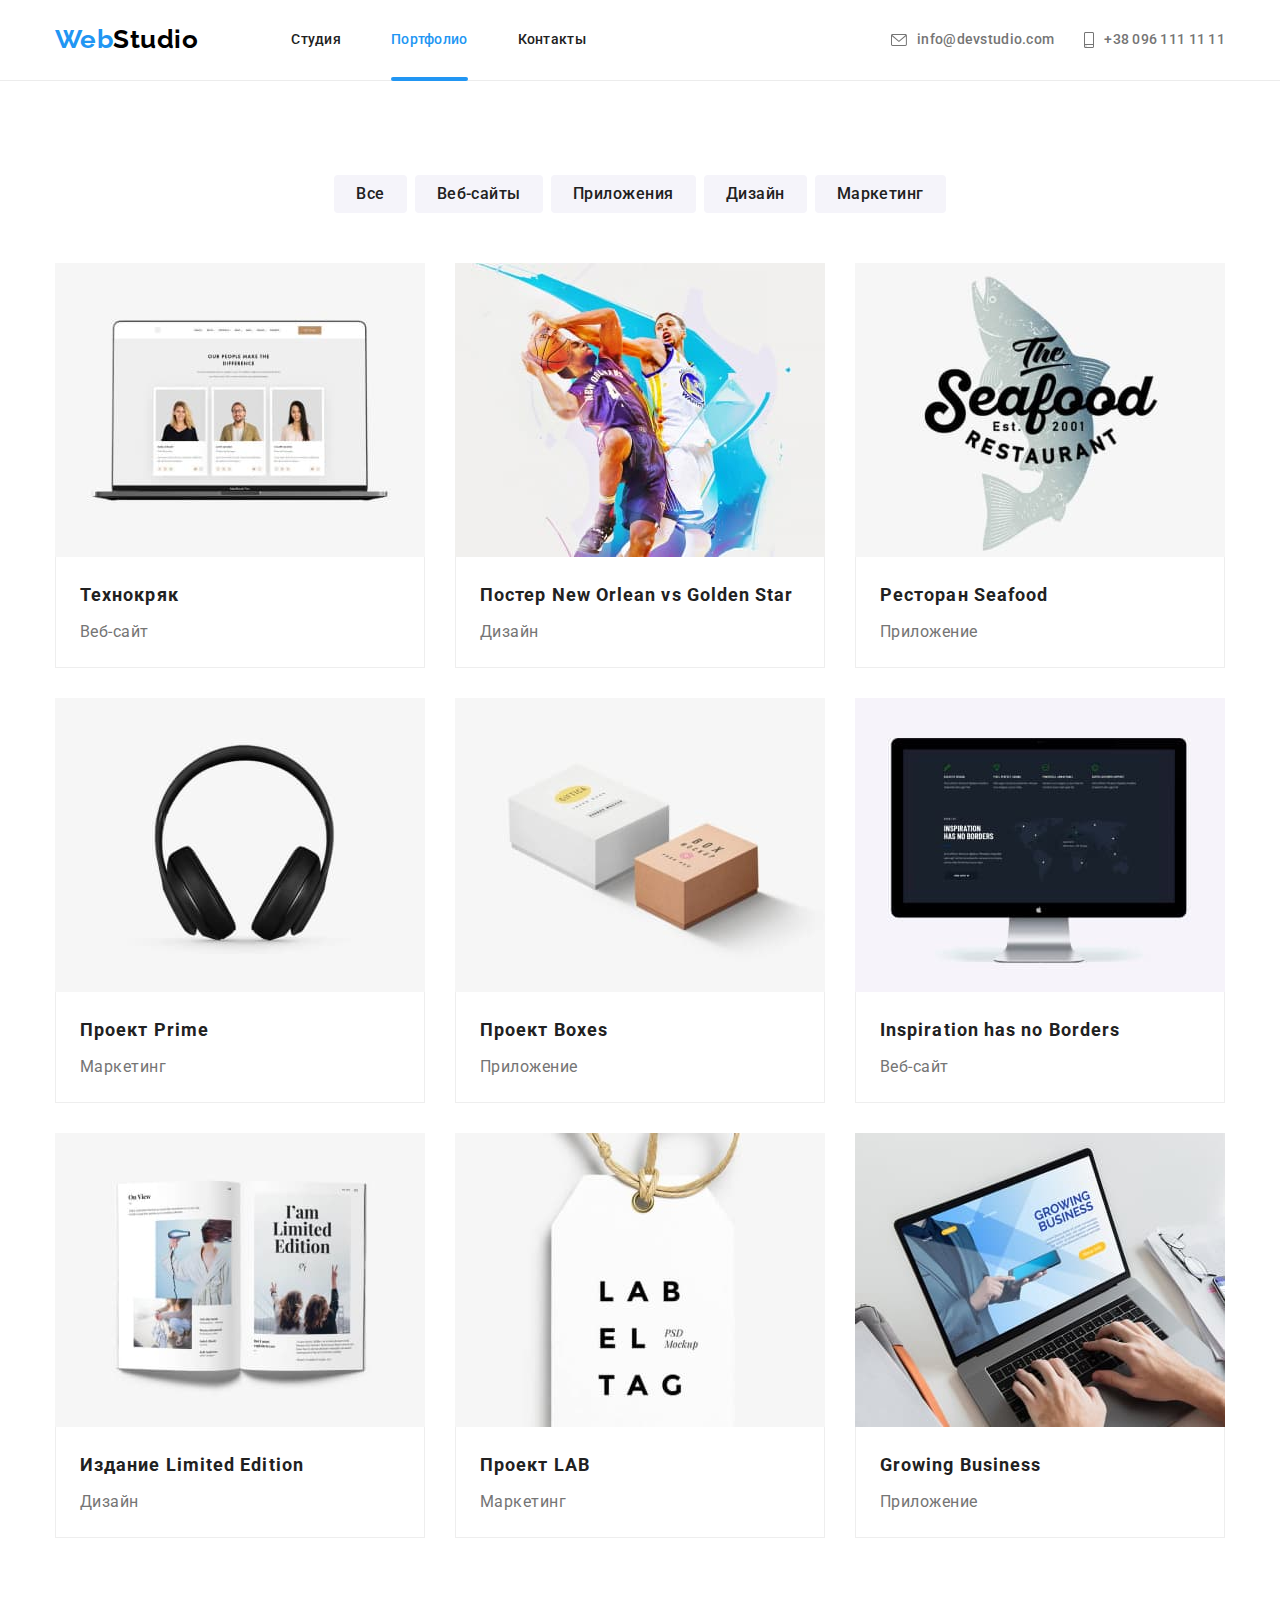
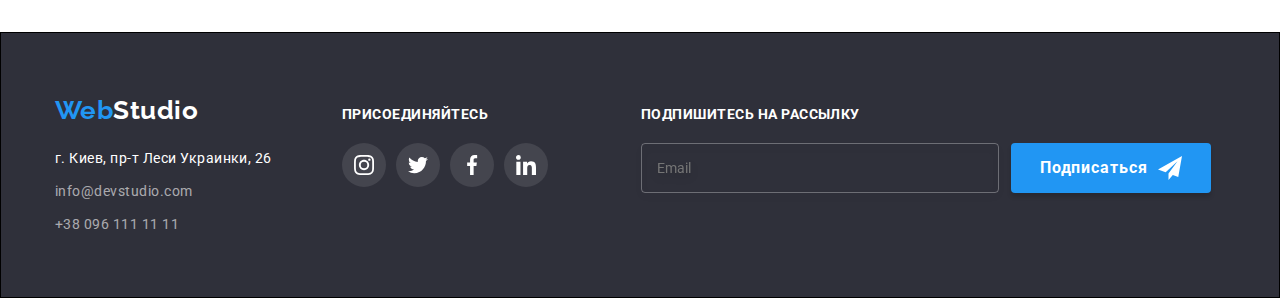
==== portfolio.html @ 80ebb1de "Initial commit" ====
<!DOCTYPE html>
<html lang="ru">

<head>
    <meta charset="UTF-8">
    <meta http-equiv="X-UA-Compatible" content="IE=edge">
    <meta name="viewport" content="width=device-width, initial-scale=1.0">
    <title>WebStudio</title>
    <link rel="preconnect" href="https://fonts.googleapis.com">
    <link rel="preconnect" href="https://fonts.gstatic.com" crossorigin>
    <link href="https://fonts.googleapis.com/css2?family=Raleway:wght@700&family=Roboto:wght@400;500;700;900&display=swap" rel="stylesheet">
    <link rel="stylesheet" href="https://cdnjs.cloudflare.com/ajax/libs/modern-normalize/1.1.0/modern-normalize.min.css">
    <link rel="stylesheet" href="./css/styles.css">
</head>

<body>

    <!-- Шапка  -->
    <header class="header">
    
        <div class="container main-nav">
            <nav class="main-nav">
                <a class="logo" href="./index.html"><span>Web</span>Studio</a>
    
                <ul class="nav list">
                    <li class="nav-item">
                        <a class="link" href="./index.html">Студия</a>
                    </li>
                    <li class="nav-item">
                        <a class="link current" href="./portfolio.html">Портфолио</a>
                    </li>
                    <li class="nav-item">
                        <a class="link" href="">Контакты</a>
                    </li>
                </ul>
            </nav>
            <ul class="contacts list">
                <li class="contacts-item">
                    <a class="link link-header-icon" href="mailto:info@devstudio.com">
                        <svg class="contacts-icon" width="16" height="12">
                            <use class="" href="./images/icons.svg#envelope"></use>
                        </svg>info@devstudio.com</a>
                </li>
                <li class="contacts-item">
                    <a class="link link-header-icon" href="tel:+380961111111">
                        <svg class="contacts-icon" width="10" height="16">
                            <use class="" href="./images/icons.svg#smartphone"></use>
                        </svg>+38 096 111 11 11</a>
                </li>
            </ul>
        </div>
    
    </header>

    <!-- Основное наполнение portfolio -->
    <main>

    
        <section class="section">
            <div class="container">
                <!-- кнопки для выбора галереи -->
                <ul class="gallery list">
                    <li class="gallery-item">
                        <button class="gallery-btn" type="button">Все</button>
                    </li>
                    <li class="gallery-item">
                        <button class="gallery-btn" type="button">Веб-сайты</button>
                    </li>
                    <li class="gallery-item">
                        <button class="gallery-btn" type="button">Приложения</button>
                    </li>
                    <li class="gallery-item">
                        <button class="gallery-btn" type="button">Дизайн</button>
                    </li>
                    <li class="gallery-item">
                        <button class="gallery-btn" type="button">Маркетинг</button>
                    </li>
                </ul>
                
                <!-- проекты -->
                <ul class="project-list list">
                    <li class="project-item">
                        <a class="project-link" href="">
                            <div class="project-img-cont">
                                <img class="project-img" src="./images/portfolio/website.jpg" alt="На экране ноутбука фото разработчиков" width="370"
                                    height="294">
                                <p class="project-img-text">Ресурс предлагает комплексные предложения с разным уровнем функционала и сервисов. Все это позволит посетителю получить исчерпывающие сведения о компании или частном лице.</p>
                            </div>
                            <div class="project-text-cont">
                                <h2 class="project-title">Технокряк</h2>
                                <p class="project-text">Веб-сайт</p>
                            </div>
                        </a>
                    </li>
                    <li class="project-item">
                        <a class="project-link" href="">
                            <div class="project-img-cont">
                                <img class="project-img" src="./images/portfolio/disign.jpg" alt="Два игрока играют в баскетбол" width="370"
                                height="294">
                                <p class="project-img-text">Ресурс предлагает комплексные предложения с разным уровнем функционала и сервисов. Все это позволит посетителю
                                получить исчерпывающие сведения о компании или частном лице.</p>
                            </div>
                            <div class="project-text-cont">
                                <h2 class="project-title">Постер New Orlean vs Golden Star</h2>
                                <p class="project-text">Дизайн</p>
                            </div>
                        </a>
                    </li>
                    <li class="project-item">
                        <a class="project-link" href="">
                            <div class="project-img-cont">
                                <img class="project-img" src="./images/portfolio/app.jpg" alt="Эмблема с названием ресторана" width="370" height="294">
                                <p class="project-img-text">Ресурс предлагает комплексные предложения с разным уровнем функционала и сервисов. Все это позволит посетителю получить исчерпывающие сведения о компании или частном лице.</p>
                            </div>
                            <div class="project-text-cont">
                                <h2 class="project-title">Ресторан Seafood</h2>
                                <p class="project-text">Приложение</p>
                            </div>
                        </a>
                    </li>
                    <li class="project-item">
                        <a class="project-link" href="">
                            <div class="project-img-cont">
                                <img class="project-img" src="./images/portfolio/marketing.jpg" alt="Изображены наушники" width="370" height="294">
                                <p class="project-img-text">Ресурс предлагает комплексные предложения с разным уровнем функционала и сервисов. Все это позволит посетителю
                                получить исчерпывающие сведения о компании или частном лице.</p>
                            </div>
                            <div class="project-text-cont">
                                <h2 class="project-title">Проект Prime</h2>
                                <p class="project-text">Маркетинг</p>
                            </div>
                        </a>
                    </li>
                    <li class="project-item">
                        <a class="project-link" href="">
                            <div class="project-img-cont">
                                <img class="project-img" src="./images/portfolio/app-1.jpg" alt="Изображены две коробки" width="370" height="294">
                                <p class="project-img-text">Ресурс предлагает комплексные предложения с разным уровнем функционала и сервисов. Все это позволит посетителю
                                получить исчерпывающие сведения о компании или частном лице.</p>
                            </div>
                            <div class="project-text-cont">
                                <h2 class="project-title">Проект Boxes</h2>
                                <p class="project-text">Приложение</p>
                            </div>
                        </a>
                    </li>
                    <li class="project-item">
                        <a class="project-link" href="">
                           <div class="project-img-cont">
                                <img class="project-img" src="./images/portfolio/website-1.jpg" alt="Изображен монитор ПК" width="370" height="294">
                                <p class="project-img-text">Ресурс предлагает комплексные предложения с разным уровнем функционала и сервисов. Все это позволит посетителю
                                получить исчерпывающие сведения о компании или частном лице.</p>
                           </div>
                           <div class="project-text-cont">
                                <h2 class="project-title" lang="en">Inspiration has no Borders</h2>
                                <p class="project-text">Веб-сайт</p>
                           </div>
                        </a>
                    </li>
                    <li class="project-item">
                        <a class="project-link" href="">
                            <div class="project-img-cont">
                                <img class="project-img" src="./images/portfolio/disign-1.jpg" alt="Открыта книга с названием создания" width="370"
                                    height="294">
                                <p class="project-img-text">Ресурс предлагает комплексные предложения с разным уровнем функционала и сервисов. Все это позволит посетителю
                                получить исчерпывающие сведения о компании или частном лице.</p>
                            </div>
                            <div class="project-text-cont">
                                <h2 class="project-title">Издание Limited Edition</h2>
                                <p class="project-text">Дизайн</p>
                            </div>
                        </a>
                    </li>
                    <li class="project-item">
                        <a class="project-link" href="">
                            <div class="project-img-cont">
                                <img class="project-img" src="./images/portfolio/marketing-1.jpg" alt="Эмблема проекта" width="370" height="294">
                                <p class="project-img-text">Ресурс предлагает комплексные предложения с разным уровнем функционала и сервисов. Все это позволит посетителю
                                получить исчерпывающие сведения о компании или частном лице.</p>
                            </div>
                            <div class="project-text-cont">
                                <h2 class="project-title">Проект LAB</h2>
                                <p class="project-text">Маркетинг</p>
                            </div>
                        </a>
                    </li>
                    <li class="project-item">
                        <a class="project-link" href="">
                            <div class="project-img-cont">
                                <img class="project-img" src="./images/portfolio/app-2.jpg" alt="Открыт ноутбук на странице приложения" width="370"
                                    height="294">
                                <p class="project-img-text">Ресурс предлагает комплексные предложения с разным уровнем функционала и сервисов. Все это позволит посетителю
                                получить исчерпывающие сведения о компании или частном лице.</p>
                            </div>
                            <div class="project-text-cont">
                                <h2 class="project-title" lang="en">Growing Business</h2>
                                <p class="project-text">Приложение</p>
                            </div>
                        </a>
                    </li>
                </ul>
            </div>
       
        </section>
    
    </main>

    <!-- Подвал сайта -->
    <footer class="footer">
        <div class="container footer-cont">
    
            <div class="footer-adress">
                <a class="logo" href="./index.html"><span>Web</span>Studio</a>
                <address class="footer-adr">
                    <ul class="list">
                        <li class="footer-item">
                            <a class="link-adr" href="">г. Киев, пр-т Леси Украинки, 26</a>
                        </li>
                        <li class="footer-item">
                            <a class="link" href="mailto:info@devstudio.com">info@devstudio.com</a>
                        </li>
                        <li class="footer-item">
                            <a class="link" href="tel:+380961111111">+38 096 111 11 11</a>
                        </li>
                    </ul>
                </address>
            </div>
    
            <div class="footer-social">
                <h2 class="footer-icons-title">присоединяйтесь</h2>
                <ul class="footer-icons-items list">
                    <li class="footer-icons">
                        <a class="footer-socials-link" href="">
                            <svg class="footer-icon" width="20" height="20">
                                <use class="" href="./images/icons.svg#instagram"></use>
                            </svg>
                        </a>
                    </li>
                    <li class="footer-icons">
                        <a class="footer-socials-link" href="">
                            <svg class="footer-icon" width="20" height="20">
                                <use class="" href="./images/icons.svg#twitter"></use>
                            </svg>
                        </a>
                    </li>
                    <li class="footer-icons">
                        <a class="footer-socials-link" href="">
                            <svg class="footer-icon" width="20" height="20">
                                <use class="" href="./images/icons.svg#facebook"></use>
                            </svg>
                        </a>
                    </li>
                    <li class="footer-icons">
                        <a class="footer-socials-link" href="">
                            <svg class="footer-icon" width="20" height="20">
                                <use class="" href="./images/icons.svg#linkedin"></use>
                            </svg>
                        </a>
                    </li>
                </ul>
            </div>

        <form class="footer-form">
            <p class="footer-form-text">Подпишитесь на рассылку</p>
            <div class="footer-subscribe">
                <input class="footer-field" type="email" name="mail" placeholder="Email" />
                <button class="footer-form-btn">Подписаться
                    <svg class="footer-form-icon" width="24" height="24">
                        <use class="" href="./images/icons.svg#icon-send"></use>
                    </svg>
                </button>
            </div>
        </form>
        </div>
    
    </footer>


</body>
</html>
---- css/styles.css ----
:root {
  --main-background: #ffffff;
  --sub-backgrount: #f5f4fa;
  --footer-hero-background: #2f303a;
  --color-accent: #2196f3;
  --color-social-link: #afb1b8;
  --icon-sub-text: #757575;
  --timing-function: cubic-bezier(0.4, 0, 0.2, 1);
}

/* основные стили в макете */
body {
  color: #212121;
  background-color: var(--main-background);
  font-family: 'Roboto', sans-serif;
  letter-spacing: 0.03em;
}

/* сброс стилей ul,li утилиты */
.list {
  margin: 0;
  padding: 0;
  list-style: none;
}

/* сброс ростояния елементов и разметка */
.section {
  padding-top: 94px;
  padding-bottom: 94px;
}
/* размеры страницы */
.container {
  width: 1200px;
  padding-left: 15px;
  padding-right: 15px;
  margin-left: auto;
  margin-right: auto;
}

/* главное меню Flex */
.header {
  border-bottom: 1px solid #ececec;
}
.main-nav {
  display: flex;
  align-items: center;
  justify-content: space-between;
}

/* логотип */
.logo {
  font-family: 'Raleway', sans-serif;
  font-weight: 700;
  font-size: 26px;
  line-height: 1.2;
  text-decoration: none;
  color: #000000;
}
.logo > span {
  color: var(--color-accent);
}

/* ссылки шапка и подвал*/
.nav,
.contacts {
  display: flex;
}
.nav {
  margin-left: 93px;
}
.nav .link {
  display: block;
  padding-top: 32px;
  padding-bottom: 32px;
}
.nav .link,
.contacts .link {
  font-weight: 500;
  font-size: 14px;
  line-height: 1.14;
  color: inherit;
  text-decoration: none;
  letter-spacing: 0.02em;
}

/* текущая страница */
.nav-item .link.current {
  color: var(--color-accent);
}
.nav-item:not(:last-child) {
  margin-right: 50px;
}
.contacts-item:not(:last-child) {
  margin-right: 30px;
}
.link-header-icon,
.contacts-item {
  display: flex;
  align-items: center;
  justify-content: center;
  color: var(--icon-sub-text);
}
.contacts-icon {
  margin-right: 10px;
  fill: currentColor;
}
.contacts-item:hover .contacts-icon,
.contacts-item:focus .contacts-icon {
  color: var(--color-accent);
}

.nav-item {
  position: relative;
}
.nav-item .link.current::after {
  position: absolute;
  content: '';
  width: 100%;
  height: 4px;
  bottom: -1px;
  left: 0;
  background: #2196f3;
  border-radius: 2px;
}

.link:hover,
.link:focus {
  color: var(--color-accent);
}

/* header hover transmition */
.contacts-item,
.contacts-icon,
.link {
  transition: color 250ms var(--timing-function);
}

/* секция main index.html */
/* Герой секция */
.socials-link {
  display: flex;
  justify-content: center;
  align-items: center;
  color: var(--color-social-link);
}
.hero {
  background-color: var(--footer-hero-background);
  text-align: center;
  padding-top: 200px;
  padding-bottom: 200px;
  background-image: linear-gradient(to right, rgba(47, 48, 58, 0.4), rgba(47, 48, 58, 0.4)),
    url('../images/hero-img.jpg');
  max-width: 1600px;
  margin-left: auto;
  margin-right: auto;
}
.hero-title {
  color: var(--main-background);
  width: 696px;
  font-weight: 900;
  font-size: 44px;
  line-height: 1.36;
  letter-spacing: 0.06em;
  text-transform: uppercase;
  margin: 0 auto 30px;
}
.hero .btn {
  background-color: var(--color-accent);
  color: var(--main-background);
  font-weight: 700;
  font-size: 16px;
  line-height: 1.88;
  letter-spacing: 0.06em;
  cursor: pointer;
  box-shadow: 0px 4px 4px rgba(0, 0, 0, 0.15);
  border-radius: 4px;
  border: 0;
  padding: 10px 32px;
  transition: background-color 250ms var(--timing-function);
}
.hero .btn:hover,
.herro .btn:focus {
  background-color: #188ce8;
}

/* модальное окно */
.backdrop.is-hidden {
  opacity: 0;
  pointer-events: none;
  visibility: hidden;
}
.backdrop {
  position: fixed;
  left: 0;
  top: 0;
  width: 100%;
  height: 100%;
  background: rgba(0, 0, 0, 0.2);
  opacity: 1;
  visibility: visible;
  transition: opacity 250ms var(--timing-function), visibility 250ms var(--timing-function),
    transform 250ms var(--timing-function);
  z-index: 10;
}
.backdrop.is-hidden .backdrop-form {
  transform: translate(-50%, -50%) scale(0.5);
}
.backdrop-form {
  position: absolute;
  top: 50%;
  left: 50%;
  transform: translate(-50%, -50%) scale(1);
  min-width: 528px;
  min-height: 581px;
  background-color: var(--main-background);
  box-shadow: 0px 1px 3px rgba(0, 0, 0, 0.12), 0px 1px 1px rgba(0, 0, 0, 0.14),
    0px 2px 1px rgba(0, 0, 0, 0.2);
  border-radius: 4px;
  transition: transform 250ms var(--timing-function);
}
.backdrop-btn {
  position: absolute;
  top: 8px;
  right: 8px;
  border: 0;
  padding: 0;
  width: 30px;
  height: 30px;
  border: 1px solid rgba(0, 0, 0, 0.1);
  border-radius: 50%;
  background-color: var(--main-background);
  cursor: pointer;
}
.backdrop-icon {
  fill: currentColor;
  transition: color 250ms var(--timing-function);
}
.backdrop-btn:hover .backdrop-icon,
.backdrop-btn:focus .backdrop-icon {
  color: var(--color-accent);
}

/* наполнение формы */

.form {
  padding: 40px;
}
.form-title {
  font-size: 20px;
  line-height: 1.15;
  letter-spacing: 0.03em;
  margin: 0;
  margin-bottom: 12px;
}
.form-field {
  position: relative;
  display: flex;
  flex-direction: column;
  font-weight: 400;
  font-size: 12px;
  line-height: 1.16;
  letter-spacing: 0.01em;
  color: var(--icon-sub-text);
}
.form-field:focus-within > .form-icon {
  fill: var(--color-accent);
}
.form-input:focus-within,
.form-textarea:focus-within {
  border-color: var(--color-accent);
}
.form-text {
  margin-bottom: 4px;
}
.form-input {
  width: 448px;
  border: 1px solid rgba(33, 33, 33, 0.2);
  border-radius: 4px;
  margin-bottom: 10px;
  padding: 12px 13px;
  padding-left: 42px;
  outline: transparent;
}
.form-icon {
  position: absolute;
  top: 58%;
  left: 12px;
  transform: translateY(-58%);
}
.form-textarea {
  width: 448px;
  border: 1px solid rgba(33, 33, 33, 0.2);
  border-radius: 4px;
  margin-bottom: 20px;
  padding: 16px 12px;
  resize: none;
  outline: none;
}
.form-textarea::placeholder {
  /* font-size: 12px; */
  line-height: 1.17;
  letter-spacing: 0.01em;
  color: rgba(117, 117, 117, 0.5);
}
.form-checkbox {
  font-weight: 400;
  font-size: 14px;
  line-height: 1.71;
  color: var(--icon-sub-text);
}
.checkbox-field {
  display: flex;
  align-items: center;
  justify-content: center;
  font-weight: 400;
  font-size: 14px;
  line-height: 1.71;
  color: var(--icon-sub-text);
  margin-bottom: 30px;
}
.checkbox {
  position: absolute;
  width: 1px;
  height: 1px;
  max-width: -1px;
  border: 0;
  padding: 0;
  clip: rect(0 0 0 0);
  overflow: hidden;
}
.checkbox-icon {
  width: 15px;
  height: 15px;
  border: 1px solid #212121;
  border-radius: 4px;
  cursor: pointer;
  margin-right: 7px;
}
.checkbox:checked + .checkbox-icon {
  border-color: var(--color-accent);
  background-color: var(--color-accent);
  background-image: url('../images/check.svg');
  background-size: contain;
  background-origin: border-box;
}
.form-btn {
  display: block;
  background-color: var(--color-accent);
  color: var(--main-background);
  font-weight: 700;
  font-size: 16px;
  line-height: 1.88;
  letter-spacing: 0.06em;
  text-align: center;
  cursor: pointer;
  border-radius: 4px;
  border: 0;
  margin-left: auto;
  margin-right: auto;
  padding: 10px 55px;
  transition: background-color 250ms var(--timing-function), box-shadow 250ms var(--timing-function);
}
.form-btn:hover,
.form-btn:focus {
  background: #188ce8;
  box-shadow: 0px 4px 4px rgba(0, 0, 0, 0.15);
}
/* умение компании */
.skills {
  display: flex;
}
.skills-items {
  width: 270px;
}

.skills-items:not(:last-child) {
  margin-right: 30px;
}
.skills-title {
  font-weight: 700;
  font-size: 14px;
  line-height: 1.14;
  text-transform: uppercase;
  margin: 0;
  margin-bottom: 10px;

  padding: 0;
}
.skills-text {
  color: var(--icon-sub-text);
  font-weight: 400;
  font-size: 14px;
  line-height: 1.71;
  margin: 0;
  padding: 0;
}
.skills-icons {
  display: flex;
  align-items: center;
  justify-content: center;
  width: 270px;
  height: 120px;
  background-color: var(--sub-backgrount);
  margin-bottom: 30px;
  border-radius: 4px;
}

/* деятельность компании  */

.images {
  padding-top: 0;
}

.images-list,
.team-list {
  display: flex;
}
.images-title,
.team-title,
.client-title {
  font-weight: 700;
  font-size: 36px;
  line-height: 1.17;
  margin: 0 0 50px;
  padding: 0;
  text-align: center;
}
.images-items {
  position: relative;
}
.images-items:not(:last-child) {
  margin-right: 30px;
}
.images-img {
  display: block;
}
.images-text {
  position: absolute;
  bottom: 0;
  left: 0;
  width: 370px;
  height: 70px;
  font-weight: 700;
  font-size: 14px;
  line-height: 1.14;
  color: var(--main-background);
  text-align: center;
  padding-top: 27px;
  padding-bottom: 27px;
  margin: 0;
  text-transform: uppercase;
  background: rgba(47, 48, 58, 0.8);
}

/* Сотрудники компании */
.team {
  background-color: var(--sub-backgrount);
}
.team-items {
  text-align: center;
  background-color: var(--main-background);
  box-shadow: 0px 1px 3px rgba(0, 0, 0, 0.12), 0px 1px 1px rgba(0, 0, 0, 0.14),
    0px 2px 1px rgba(0, 0, 0, 0.2);
  border-radius: 0px 0px 4px 4px;
}
.team-items:not(:last-child) {
  margin-right: 30px;
}
.team-icons {
  display: flex;
  align-items: center;
  justify-content: center;
  text-decoration: none;
}
.team-icon-svg {
  fill: currentColor;
  transition: color 250ms var(--timing-function);
}
.team-icon:not(:last-child) {
  margin-right: 10px;
}
.team-socials-link {
  display: flex;
  align-items: center;
  justify-content: center;
  color: var(--color-social-link);
  width: 44px;
  height: 44px;
  border-radius: 50%;
  transition: background-color 250ms var(--timing-function);
}
.team-socials-link:hover .team-icon-svg,
.team-socials-link:focus .team-icon-svg {
  color: var(--main-background);
}
.team-socials-link:hover,
.team-socials-link:focus {
  background-color: var(--color-accent);
}
.team-text-cont {
  padding-top: 30px;
  padding-bottom: 30px;
}
.team-img {
  display: block;
}
.team-subtitle {
  font-weight: 500;
  font-size: 16px;
  line-height: 1.19;
  margin-top: 0;
  margin-bottom: 10px;
}
.team-text {
  font-weight: 400;
  font-size: 16px;
  line-height: 1.17;
  color: var(--icon-sub-text);
  margin: 0;
  margin-bottom: 16px;
}

/* client section */
.client-list {
  display: flex;
}
.client-page:not(:last-child) {
  margin-right: 30px;
}
.client-socials-link {
  display: flex;
  align-items: center;
  justify-content: center;
  color: var(--color-social-link);
  border: 1px solid var(--color-social-link);
  border-radius: 4px;
  width: 170px;
  height: 92px;
  transition: border 250ms var(--timing-function);
}
.client-icon {
  fill: currentColor;
  transition: color 250ms var(--timing-function);
}
.client-socials-link:hover .client-icon,
.client-socials-link:focus .client-icon {
  color: var(--color-accent);
}
.client-socials-link:hover,
.client-socials-link:focus {
  border: 1px solid var(--color-accent);
}

/*секция main portfolio */

/* кнопки */
.gallery {
  display: flex;
  justify-content: center;
  margin-bottom: 50px;
}
.gallery-item:not(:last-child) {
  margin-right: 8px;
}

.gallery-btn {
  background-color: var(--sub-backgrount);
  font-weight: 500;
  font-size: 16px;
  line-height: 1.62;
  color: inherit;
  letter-spacing: inherit;
  cursor: pointer;
  padding: 6px 22px;
  border-radius: 4px;
  border: 0;
  transition: background-color 250ms var(--timing-function), color 250ms var(--timing-function),
    box-shadow 250ms var(--timing-function);
}
.gallery-btn:hover,
.gallery-btn:focus {
  background-color: var(--color-accent);
  color: var(--main-background);
  box-shadow: 0px 3px 1px rgba(0, 0, 0, 0.1), 0px 1px 2px rgba(0, 0, 0, 0.08),
    0px 2px 2px rgba(0, 0, 0, 0.12);
}

/* проекты  */
.project-list {
  display: flex;
  flex-wrap: wrap;
}
.project-img-cont {
  position: relative;
  overflow: hidden;
}
.project-img {
  display: block;
  border: 0;
}
.project-img-text {
  position: absolute;
  top: 0;
  left: 0;
  width: 100%;
  height: 100%;
  color: var(--main-background);
  font-weight: 400;
  font-size: 18px;
  line-height: 1.56;
  margin: 0;
  padding: 63px 24px;
  background: rgba(33, 150, 243, 0.9);
  transform: translateY(100%);
  transition: transform 250ms var(--timing-function);
}
.project-link:hover .project-img-text,
.project-link:focus .project-img-text {
  transform: translateY(0);
}
.project-item {
  position: relative;
  width: 370px;
  margin-right: 30px;
  margin-bottom: 30px;
}
.project-item:nth-child(3n) {
  margin-right: 0;
}
.project-item:nth-last-child(-n + 3) {
  margin-bottom: 0;
}

.project-link {
  display: block;
  text-decoration: none;
  color: inherit;
  transition: background-color 250ms var(--timing-function), box-shadow 250ms var(--timing-function);
}
.project-link:hover,
.project-link:focus {
  background-color: var(--main-background);
  box-shadow: 0px 1px 1px rgba(0, 0, 0, 0.12), 0px 4px 4px rgba(0, 0, 0, 0.06),
    1px 4px 6px rgba(0, 0, 0, 0.16);
}
.project-text-cont {
  padding: 20px 24px;
  border: 1px solid #eeeeee;
  border-top: 0;
}
.project-title {
  font-weight: 700;
  font-size: 18px;
  line-height: 2;
  letter-spacing: 0.06em;
  margin-top: 0;
  margin-bottom: 4px;
}
.project-text {
  font-weight: 400;
  font-size: 16px;
  line-height: 1.88;
  color: var(--icon-sub-text);
  margin: 0;
}

/* подвал */
.footer {
  background-color: var(--footer-hero-background);
  font-weight: 400;
  font-size: 14px;
  line-height: 1.71;
  border: 1px solid #000000;
  padding-top: 60px;
  padding-bottom: 60px;
}
.link-adr {
  text-decoration: none;
}
.footer-adr,
.footer a {
  color: var(--main-background);
  font-style: inherit;
}
.footer .link {
  color: rgba(255, 255, 255, 0.6);
  text-decoration: none;
}
.footer-adr {
  margin-top: 20px;
}
.footer-item:not(:last-child) {
  margin-bottom: 9px;
}
.footer-cont {
  display: flex;
  align-items: baseline;
}
.footer-adress {
  margin-right: 70px;
}
.footer-icons-items {
  display: flex;
  align-items: center;
  justify-content: center;
}
.footer-icons-title {
  font-weight: 700;
  font-size: 14px;
  line-height: 1.14;
  text-transform: uppercase;
  color: var(--main-background);
  margin-top: 0;
  margin-bottom: 20px;
}
.footer-icons:not(:last-child) {
  margin-right: 10px;
}
.footer-icon {
  fill: var(--main-background);
}
.footer-social {
  margin-right: 93px;
}
.footer-socials-link {
  display: flex;
  align-items: center;
  justify-content: center;
  width: 44px;
  height: 44px;
  background-color: rgba(255, 255, 255, 0.1);
  border-radius: 50%;
  transition: background-color 250ms var(--timing-function);
}
.footer-socials-link:hover,
.footer-socials-link:focus {
  background-color: var(--color-accent);
}

/* подписка в footer */
.footer-form {
  display: flex;
  flex-direction: column;
}
.footer-form-text {
  display: flex;
  flex-direction: column;
  font-weight: 700;
  line-height: 1.14;
  text-transform: uppercase;
  margin-bottom: 20px;
  color: var(--main-background);
}
.footer-subscribe {
  display: flex;
  flex-direction: row;
  padding: 0;
  margin: 0;
}
.footer-field {
  width: 358px;
  padding: 10px 15px;
  margin-right: 12px;
  border: 1px solid rgba(255, 255, 255, 0.3);
  filter: drop-shadow(0px 4px 4px rgba(0, 0, 0, 0.15));
  border-radius: 4px;
  color: var(--main-background);
  background-color: transparent;
  outline: transparent;
}
.footer-form-btn {
  display: flex;
  align-items: center;
  justify-content: center;
  width: 200px;
  height: 50px;
  background-color: var(--color-accent);
  box-shadow: 0px 4px 4px rgba(0, 0, 0, 0.15);
  border-radius: 4px;
  border: hidden;
  font-weight: 700;
  font-size: 16px;
  line-height: 1.88;
  letter-spacing: 0.06em;
  color: var(--main-background);
  cursor: pointer;
  transition: background-color 250ms var(--timing-function);
}
.footer-form-btn:hover,
.footer-form-btn:focus {
  background-color: #188ce8;
}
.footer-form-icon {
  margin-left: 10px;
  fill: var(--main-background);
}
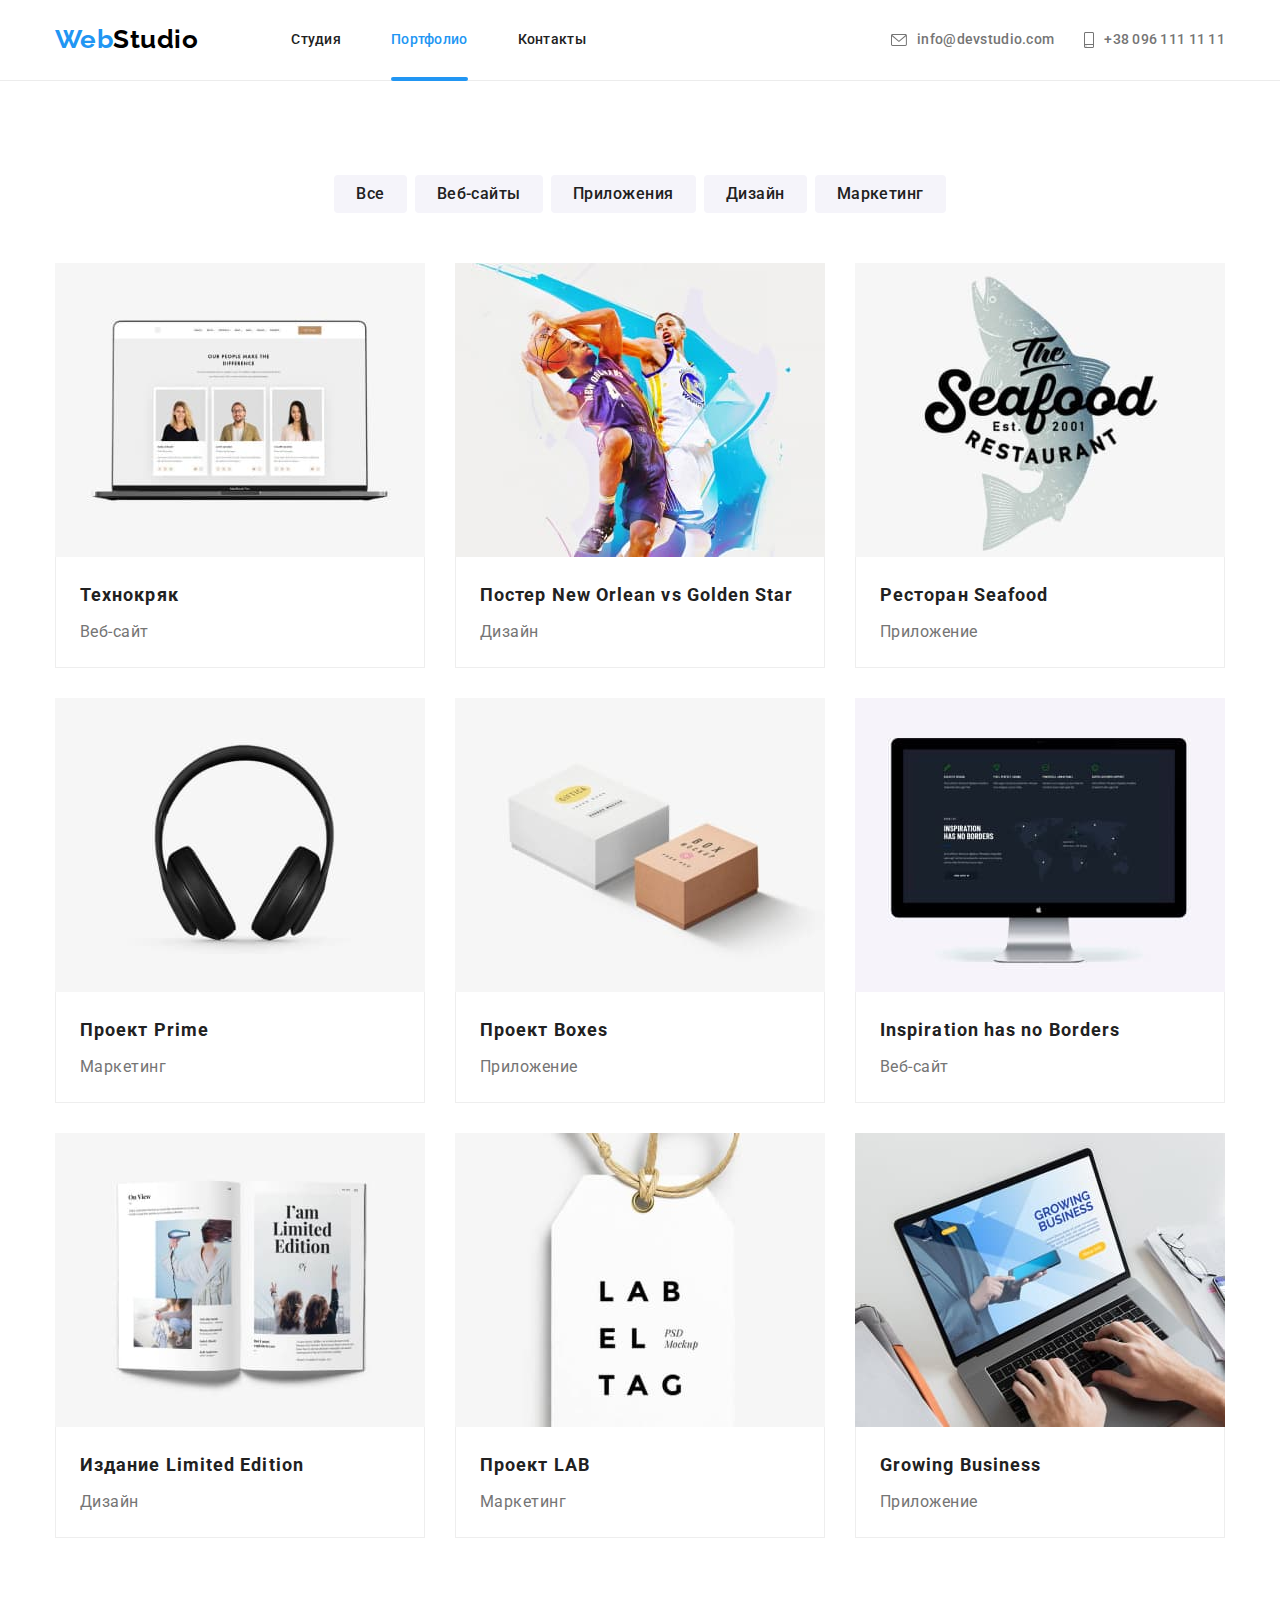
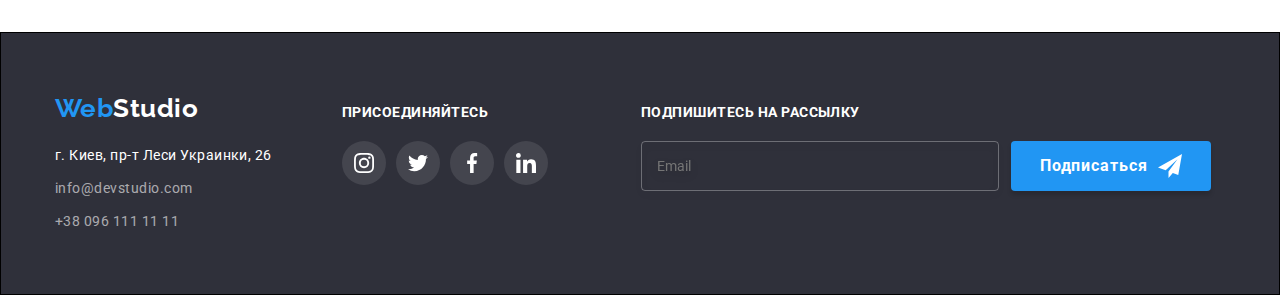
==== commit 73fc641c: "CSS-metodologii in index.html,header and footer done" ====
--- a/portfolio.html
+++ b/portfolio.html
@@ -17,39 +17,39 @@
 
     <!-- Шапка  -->
     <header class="header">
-    
-        <div class="container main-nav">
-            <nav class="main-nav">
-                <a class="logo" href="./index.html"><span>Web</span>Studio</a>
-    
-                <ul class="nav list">
-                    <li class="nav-item">
-                        <a class="link" href="./index.html">Студия</a>
-                    </li>
-                    <li class="nav-item">
-                        <a class="link current" href="./portfolio.html">Портфолио</a>
-                    </li>
-                    <li class="nav-item">
-                        <a class="link" href="">Контакты</a>
+
+        <div class="container main-navigation__container">
+            <nav class="main-navigation">
+                <a class="logo" href="./index.html"><span class="logo__text">Web</span>Studio</a>
+
+                <ul class="menu list">
+                    <li class="menu__item">
+                        <a class="menu__link" href="./index.html">Студия</a>
+                    </li>
+                    <li class="menu__item">
+                        <a class="menu__link current" href="./portfolio.html">Портфолио</a>
+                    </li>
+                    <li class="menu__item">
+                        <a class="menu__link " href="">Контакты</a>
                     </li>
                 </ul>
             </nav>
             <ul class="contacts list">
-                <li class="contacts-item">
-                    <a class="link link-header-icon" href="mailto:info@devstudio.com">
-                        <svg class="contacts-icon" width="16" height="12">
-                            <use class="" href="./images/icons.svg#envelope"></use>
+                <li class="contacts__item">
+                    <a class="contacts__link" href="mailto:info@devstudio.com">
+                        <svg class="contacts__icon" width="16" height="12">
+                            <use href="./images/icons.svg#envelope"></use>
                         </svg>info@devstudio.com</a>
                 </li>
-                <li class="contacts-item">
-                    <a class="link link-header-icon" href="tel:+380961111111">
-                        <svg class="contacts-icon" width="10" height="16">
-                            <use class="" href="./images/icons.svg#smartphone"></use>
+                <li class="contacts__item">
+                    <a class="contacts__link" href="tel:+380961111111">
+                        <svg class="contacts__icon" width="10" height="16">
+                            <use href="./images/icons.svg#smartphone"></use>
                         </svg>+38 096 111 11 11</a>
                 </li>
             </ul>
         </div>
-    
+
     </header>
 
     <!-- Основное наполнение portfolio -->
@@ -207,70 +207,74 @@
 
     <!-- Подвал сайта -->
     <footer class="footer">
-        <div class="container footer-cont">
-    
-            <div class="footer-adress">
-                <a class="logo" href="./index.html"><span>Web</span>Studio</a>
-                <address class="footer-adr">
+    
+        <div class="container footer__container">
+    
+            <div class="footer__addresses">
+                <a class="logo footer__logo" href="./index.html"><span class="logo__text">Web</span>Studio</a>
+                <address class="addresses">
                     <ul class="list">
-                        <li class="footer-item">
-                            <a class="link-adr" href="">г. Киев, пр-т Леси Украинки, 26</a>
+                        <li class="addresses-item">
+                            <a class="addresses__link" href="">г. Киев, пр-т Леси Украинки, 26</a>
                         </li>
-                        <li class="footer-item">
-                            <a class="link" href="mailto:info@devstudio.com">info@devstudio.com</a>
+                        <li class="addresses-item">
+                            <a class="addresses__link addresses__link--color "
+                                href="mailto:info@devstudio.com">info@devstudio.com</a>
                         </li>
-                        <li class="footer-item">
-                            <a class="link" href="tel:+380961111111">+38 096 111 11 11</a>
+                        <li class="addresses-item">
+                            <a class="addresses__link addresses__link--color " href="tel:+380961111111">+38 096 111 11
+                                11</a>
                         </li>
                     </ul>
                 </address>
             </div>
     
-            <div class="footer-social">
-                <h2 class="footer-icons-title">присоединяйтесь</h2>
-                <ul class="footer-icons-items list">
-                    <li class="footer-icons">
-                        <a class="footer-socials-link" href="">
-                            <svg class="footer-icon" width="20" height="20">
+            <div class="footer__social">
+                <h2 class="footer-social__title">присоединяйтесь</h2>
+                <ul class="socials-icons list">
+                    <li class="socials-icons__list">
+                        <a class="socials-icons__link footer__socials-icons__link" href="">
+                            <svg class="socials-icons__icon socials-icons__icon--color" width="20" height="20">
                                 <use class="" href="./images/icons.svg#instagram"></use>
                             </svg>
                         </a>
                     </li>
-                    <li class="footer-icons">
-                        <a class="footer-socials-link" href="">
-                            <svg class="footer-icon" width="20" height="20">
+                    <li class="socials-icons__list">
+                        <a class="socials-icons__link footer__socials-icons__link" href="">
+                            <svg class="socials-icons__icon socials-icons__icon--color" width="20" height="20">
                                 <use class="" href="./images/icons.svg#twitter"></use>
                             </svg>
                         </a>
                     </li>
-                    <li class="footer-icons">
-                        <a class="footer-socials-link" href="">
-                            <svg class="footer-icon" width="20" height="20">
+                    <li class="socials-icons__list">
+                        <a class="socials-icons__link footer__socials-icons__link " href="">
+                            <svg class="socials-icons__icon socials-icons__icon--color" width="20" height="20">
                                 <use class="" href="./images/icons.svg#facebook"></use>
                             </svg>
                         </a>
                     </li>
-                    <li class="footer-icons">
-                        <a class="footer-socials-link" href="">
-                            <svg class="footer-icon" width="20" height="20">
+                    <li class="socials-icons__list">
+                        <a class="socials-icons__link footer__socials-icons__link" href="">
+                            <svg class="socials-icons__icon socials-icons__icon--color" width="20" height="20">
                                 <use class="" href="./images/icons.svg#linkedin"></use>
                             </svg>
                         </a>
                     </li>
                 </ul>
             </div>
-
-        <form class="footer-form">
-            <p class="footer-form-text">Подпишитесь на рассылку</p>
-            <div class="footer-subscribe">
-                <input class="footer-field" type="email" name="mail" placeholder="Email" />
-                <button class="footer-form-btn">Подписаться
-                    <svg class="footer-form-icon" width="24" height="24">
-                        <use class="" href="./images/icons.svg#icon-send"></use>
-                    </svg>
-                </button>
-            </div>
-        </form>
+    
+            <form class="footer-form">
+                <p class="footer-form__text">Подпишитесь на рассылку</p>
+                <div class="footer-form__subscribe">
+                    <input class="footer-form__field" type="email" name="mail" placeholder="Email" />
+                    <button class="button footer-form__button">Подписаться
+                        <svg class="button__icon" width="24" height="24">
+                            <use class="" href="./images/icons.svg#icon-send"></use>
+                        </svg>
+                    </button>
+                </div>
+            </form>
+    
         </div>
     
     </footer>
--- a/css/styles.css
+++ b/css/styles.css
@@ -37,16 +37,16 @@
   margin-right: auto;
 }
 
-/* главное меню Flex */
+/* main меню Flex */
 .header {
   border-bottom: 1px solid #ececec;
 }
-.main-nav {
+.main-navigation,
+.main-navigation__container {
   display: flex;
   align-items: center;
   justify-content: space-between;
 }
-
 /* логотип */
 .logo {
   font-family: 'Raleway', sans-serif;
@@ -56,63 +56,30 @@
   text-decoration: none;
   color: #000000;
 }
-.logo > span {
+.logo__text{
   color: var(--color-accent);
 }
 
-/* ссылки шапка и подвал*/
-.nav,
+/* link header*/
+.menu,
 .contacts {
   display: flex;
 }
-.nav {
+.menu {
   margin-left: 93px;
 }
-.nav .link {
+.menu__item {
+  position: relative;
+}
+.menu__item:not(:last-child) {
+  margin-right: 50px;
+}
+.menu__link{
   display: block;
   padding-top: 32px;
   padding-bottom: 32px;
 }
-.nav .link,
-.contacts .link {
-  font-weight: 500;
-  font-size: 14px;
-  line-height: 1.14;
-  color: inherit;
-  text-decoration: none;
-  letter-spacing: 0.02em;
-}
-
-/* текущая страница */
-.nav-item .link.current {
-  color: var(--color-accent);
-}
-.nav-item:not(:last-child) {
-  margin-right: 50px;
-}
-.contacts-item:not(:last-child) {
-  margin-right: 30px;
-}
-.link-header-icon,
-.contacts-item {
-  display: flex;
-  align-items: center;
-  justify-content: center;
-  color: var(--icon-sub-text);
-}
-.contacts-icon {
-  margin-right: 10px;
-  fill: currentColor;
-}
-.contacts-item:hover .contacts-icon,
-.contacts-item:focus .contacts-icon {
-  color: var(--color-accent);
-}
-
-.nav-item {
-  position: relative;
-}
-.nav-item .link.current::after {
+.menu__link.current::after {
   position: absolute;
   content: '';
   width: 100%;
@@ -122,27 +89,56 @@
   background: #2196f3;
   border-radius: 2px;
 }
-
-.link:hover,
-.link:focus {
+.contacts__item:not(:last-child) {
+  margin-right: 30px;
+}
+
+.menu__link,
+.contacts__link {
+  font-weight: 500;
+  font-size: 14px;
+  line-height: 1.14;
+  color: inherit;
+  text-decoration: none;
+  letter-spacing: 0.02em;
+}
+.contacts__link {
+  display: flex;
+  align-items: center;
+  justify-content: center;
+  color: var(--icon-sub-text);
+}
+
+.contacts__icon {
+  margin-right: 10px;
+  fill: currentColor;
+}
+.menu__link:hover,
+.menu__link:focus,
+.contacts__link:hover,
+.contacts__link:focus {
   color: var(--color-accent);
 }
 
+/* текущая страница */
+.menu__link.current {
+  color: var(--color-accent);
+}
 /* header hover transmition */
-.contacts-item,
 .contacts-icon,
-.link {
+.menu__link,
+.contacts__link {
   transition: color 250ms var(--timing-function);
 }
 
 /* секция main index.html */
 /* Герой секция */
-.socials-link {
+/* .socials-link {
   display: flex;
   justify-content: center;
   align-items: center;
   color: var(--color-social-link);
-}
+} */
 .hero {
   background-color: var(--footer-hero-background);
   text-align: center;
@@ -154,7 +150,7 @@
   margin-left: auto;
   margin-right: auto;
 }
-.hero-title {
+.hero__title {
   color: var(--main-background);
   width: 696px;
   font-weight: 900;
@@ -164,22 +160,22 @@
   text-transform: uppercase;
   margin: 0 auto 30px;
 }
-.hero .btn {
-  background-color: var(--color-accent);
-  color: var(--main-background);
+.button {
   font-weight: 700;
   font-size: 16px;
   line-height: 1.88;
   letter-spacing: 0.06em;
+  border-radius: 4px;
+  border: hidden;
+  padding: 10px 32px;
+  color: var(--main-background);
+  background-color: var(--color-accent);
+  box-shadow: 0px 4px 4px rgba(0, 0, 0, 0.15);
   cursor: pointer;
-  box-shadow: 0px 4px 4px rgba(0, 0, 0, 0.15);
-  border-radius: 4px;
-  border: 0;
-  padding: 10px 32px;
   transition: background-color 250ms var(--timing-function);
 }
-.hero .btn:hover,
-.herro .btn:focus {
+.button:hover,
+.button:focus {
   background-color: #188ce8;
 }
 
@@ -369,14 +365,24 @@
 .skills {
   display: flex;
 }
-.skills-items {
+.skills__items {
   width: 270px;
 }
 
-.skills-items:not(:last-child) {
+.skills__items:not(:last-child) {
   margin-right: 30px;
 }
-.skills-title {
+.skills__icons {
+  display: flex;
+  align-items: center;
+  justify-content: center;
+  width: 270px;
+  height: 120px;
+  background-color: var(--sub-backgrount);
+  margin-bottom: 30px;
+  border-radius: 4px;
+}
+.skills__title {
   font-weight: 700;
   font-size: 14px;
   line-height: 1.14;
@@ -386,7 +392,7 @@
 
   padding: 0;
 }
-.skills-text {
+.skills__text {
   color: var(--icon-sub-text);
   font-weight: 400;
   font-size: 14px;
@@ -394,16 +400,7 @@
   margin: 0;
   padding: 0;
 }
-.skills-icons {
-  display: flex;
-  align-items: center;
-  justify-content: center;
-  width: 270px;
-  height: 120px;
-  background-color: var(--sub-backgrount);
-  margin-bottom: 30px;
-  border-radius: 4px;
-}
+
 
 /* деятельность компании  */
 
@@ -411,13 +408,13 @@
   padding-top: 0;
 }
 
-.images-list,
-.team-list {
-  display: flex;
-}
-.images-title,
-.team-title,
-.client-title {
+.images__list,
+.team__list {
+  display: flex;
+}
+.images__title,
+.team__title,
+.client__title {
   font-weight: 700;
   font-size: 36px;
   line-height: 1.17;
@@ -425,16 +422,16 @@
   padding: 0;
   text-align: center;
 }
-.images-items {
+.images__items {
   position: relative;
 }
-.images-items:not(:last-child) {
+.images__items:not(:last-child) {
   margin-right: 30px;
 }
-.images-img {
+.images__img {
   display: block;
 }
-.images-text {
+.images__text {
   position: absolute;
   bottom: 0;
   left: 0;
@@ -456,30 +453,50 @@
 .team {
   background-color: var(--sub-backgrount);
 }
-.team-items {
+.team__items {
   text-align: center;
   background-color: var(--main-background);
   box-shadow: 0px 1px 3px rgba(0, 0, 0, 0.12), 0px 1px 1px rgba(0, 0, 0, 0.14),
     0px 2px 1px rgba(0, 0, 0, 0.2);
   border-radius: 0px 0px 4px 4px;
 }
-.team-items:not(:last-child) {
+.team__items:not(:last-child) {
   margin-right: 30px;
 }
-.team-icons {
+.team__img {
+  display: block;
+}
+.team__content {
+  padding-top: 30px;
+  padding-bottom: 30px;
+}
+.team__subtitle {
+  font-weight: 500;
+  font-size: 16px;
+  line-height: 1.19;
+  margin-top: 0;
+  margin-bottom: 10px;
+}
+.team__text {
+  font-weight: 400;
+  font-size: 16px;
+  line-height: 1.17;
+  color: var(--icon-sub-text);
+  margin: 0;
+  margin-bottom: 16px;
+}
+
+/* block socials-icons */
+.socials-icons{
   display: flex;
   align-items: center;
   justify-content: center;
   text-decoration: none;
 }
-.team-icon-svg {
-  fill: currentColor;
-  transition: color 250ms var(--timing-function);
-}
-.team-icon:not(:last-child) {
+.socials-icons__list:not(:last-child) {
   margin-right: 10px;
 }
-.team-socials-link {
+.socials-icons__link {
   display: flex;
   align-items: center;
   justify-content: center;
@@ -489,45 +506,24 @@
   border-radius: 50%;
   transition: background-color 250ms var(--timing-function);
 }
-.team-socials-link:hover .team-icon-svg,
-.team-socials-link:focus .team-icon-svg {
-  color: var(--main-background);
-}
-.team-socials-link:hover,
-.team-socials-link:focus {
+.socials-icons__icon {
+  fill: currentColor;
+  transition: color 250ms var(--timing-function);
+}
+.socials-icons__link:hover,
+.socials-icons__link:focus {
+  color: var(--main-background);
   background-color: var(--color-accent);
 }
-.team-text-cont {
-  padding-top: 30px;
-  padding-bottom: 30px;
-}
-.team-img {
-  display: block;
-}
-.team-subtitle {
-  font-weight: 500;
-  font-size: 16px;
-  line-height: 1.19;
-  margin-top: 0;
-  margin-bottom: 10px;
-}
-.team-text {
-  font-weight: 400;
-  font-size: 16px;
-  line-height: 1.17;
-  color: var(--icon-sub-text);
-  margin: 0;
-  margin-bottom: 16px;
-}
 
 /* client section */
-.client-list {
-  display: flex;
-}
-.client-page:not(:last-child) {
+.client__items {
+  display: flex;
+}
+.client__list:not(:last-child) {
   margin-right: 30px;
 }
-.client-socials-link {
+.client__link {
   display: flex;
   align-items: center;
   justify-content: center;
@@ -538,16 +534,13 @@
   height: 92px;
   transition: border 250ms var(--timing-function);
 }
-.client-icon {
+.client__icon {
   fill: currentColor;
   transition: color 250ms var(--timing-function);
 }
-.client-socials-link:hover .client-icon,
-.client-socials-link:focus .client-icon {
+.client__link:hover,
+.client__link:focus {
   color: var(--color-accent);
-}
-.client-socials-link:hover,
-.client-socials-link:focus {
   border: 1px solid var(--color-accent);
 }
 
@@ -674,37 +667,41 @@
   padding-top: 60px;
   padding-bottom: 60px;
 }
-.link-adr {
+.footer__container {
+  display: flex;
+  align-items: baseline;
+}
+.footer__addresses {
+  margin-right: 70px;
+}
+/* .addresses {
+  margin-top: 20px;
+} */
+.addresses,
+.footer__logo,
+.addresses__link {
   text-decoration: none;
-}
-.footer-adr,
-.footer a {
   color: var(--main-background);
   font-style: inherit;
 }
-.footer .link {
+.footer__logo {
+  display: block;
+  margin-bottom: 20px;
+}
+
+.addresses-item:not(:last-child) {
+  margin-bottom: 9px;
+}
+.addresses__link--color {
   color: rgba(255, 255, 255, 0.6);
-  text-decoration: none;
-}
-.footer-adr {
-  margin-top: 20px;
-}
-.footer-item:not(:last-child) {
-  margin-bottom: 9px;
-}
-.footer-cont {
-  display: flex;
-  align-items: baseline;
-}
-.footer-adress {
-  margin-right: 70px;
-}
-.footer-icons-items {
-  display: flex;
-  align-items: center;
-  justify-content: center;
-}
-.footer-icons-title {
+}
+
+
+/* footet social */
+.footer__social {
+  margin-right: 93px;
+}
+.footer-social__title {
   font-weight: 700;
   font-size: 14px;
   line-height: 1.14;
@@ -713,28 +710,13 @@
   margin-top: 0;
   margin-bottom: 20px;
 }
-.footer-icons:not(:last-child) {
-  margin-right: 10px;
-}
-.footer-icon {
-  fill: var(--main-background);
-}
-.footer-social {
-  margin-right: 93px;
-}
-.footer-socials-link {
-  display: flex;
-  align-items: center;
-  justify-content: center;
-  width: 44px;
-  height: 44px;
+
+.footer__socials-icons__link {
   background-color: rgba(255, 255, 255, 0.1);
   border-radius: 50%;
-  transition: background-color 250ms var(--timing-function);
-}
-.footer-socials-link:hover,
-.footer-socials-link:focus {
-  background-color: var(--color-accent);
+}
+.socials-icons__icon--color {
+  fill: var(--main-background);
 }
 
 /* подписка в footer */
@@ -742,22 +724,23 @@
   display: flex;
   flex-direction: column;
 }
-.footer-form-text {
+.footer-form__text {
   display: flex;
   flex-direction: column;
   font-weight: 700;
   line-height: 1.14;
   text-transform: uppercase;
+  margin-top: 0;
   margin-bottom: 20px;
   color: var(--main-background);
 }
-.footer-subscribe {
+.footer-form__subscribe {
   display: flex;
   flex-direction: row;
   padding: 0;
   margin: 0;
 }
-.footer-field {
+.footer-form__field {
   width: 358px;
   padding: 10px 15px;
   margin-right: 12px;
@@ -768,29 +751,17 @@
   background-color: transparent;
   outline: transparent;
 }
-.footer-form-btn {
+.footer-form__button{
   display: flex;
   align-items: center;
   justify-content: center;
   width: 200px;
   height: 50px;
-  background-color: var(--color-accent);
-  box-shadow: 0px 4px 4px rgba(0, 0, 0, 0.15);
-  border-radius: 4px;
-  border: hidden;
-  font-weight: 700;
-  font-size: 16px;
-  line-height: 1.88;
-  letter-spacing: 0.06em;
-  color: var(--main-background);
-  cursor: pointer;
-  transition: background-color 250ms var(--timing-function);
-}
-.footer-form-btn:hover,
-.footer-form-btn:focus {
-  background-color: #188ce8;
-}
-.footer-form-icon {
+  padding: 0;
+
+}
+.button__icon {
   margin-left: 10px;
   fill: var(--main-background);
 }
+
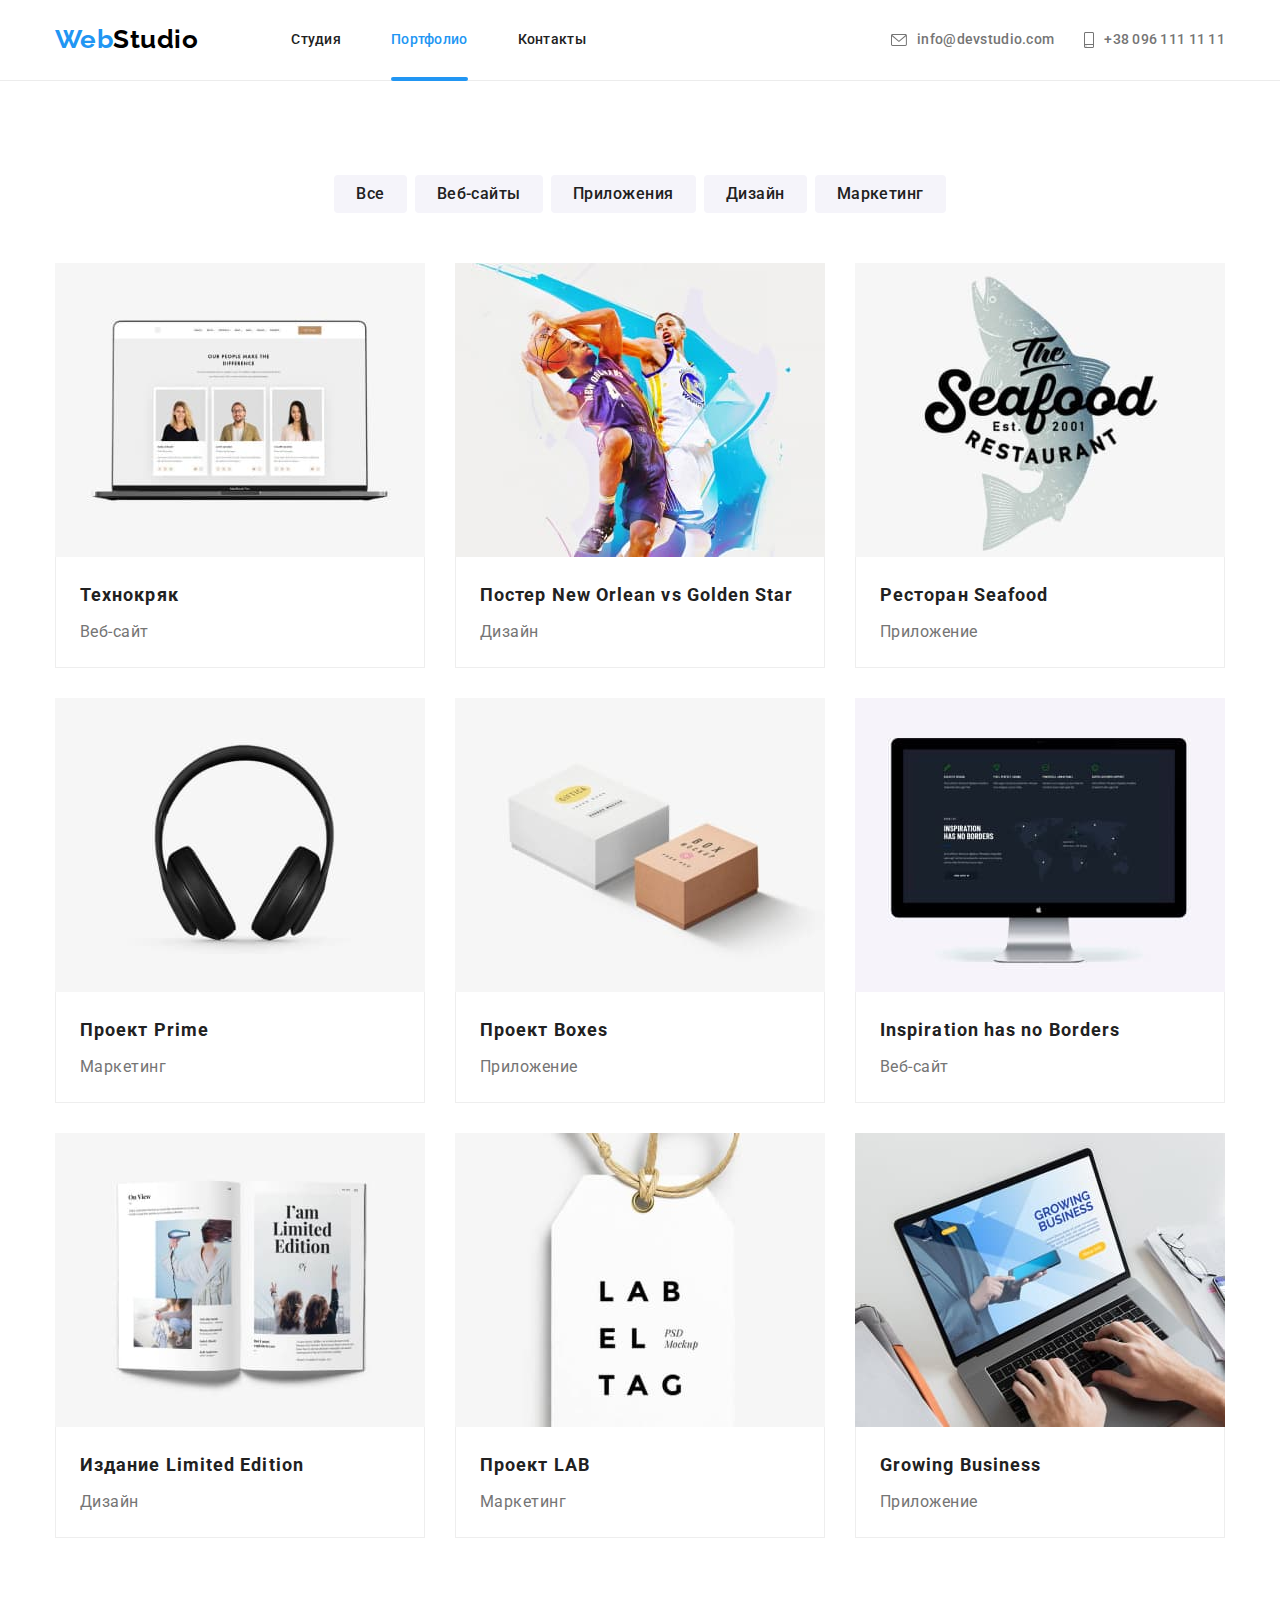
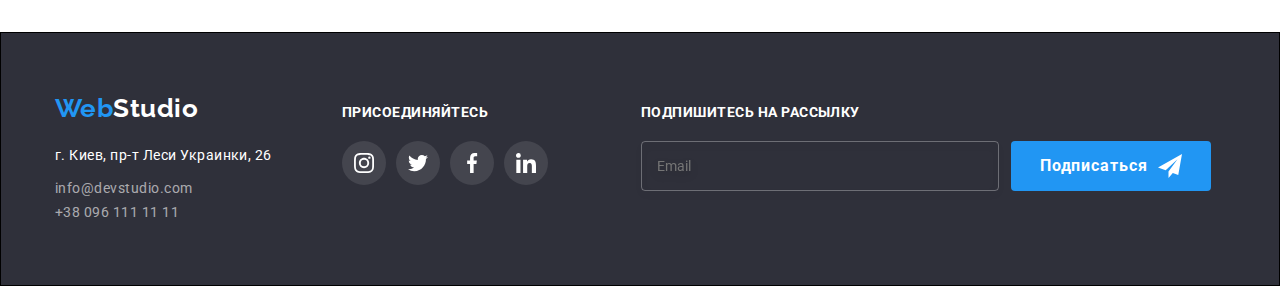
==== commit 0fdd361a: "code preprocessor from css to sass in portfolio.html" ====
--- a/portfolio.html
+++ b/portfolio.html
@@ -9,8 +9,7 @@
     <link rel="preconnect" href="https://fonts.googleapis.com">
     <link rel="preconnect" href="https://fonts.gstatic.com" crossorigin>
     <link href="https://fonts.googleapis.com/css2?family=Raleway:wght@700&family=Roboto:wght@400;500;700;900&display=swap" rel="stylesheet">
-    <link rel="stylesheet" href="https://cdnjs.cloudflare.com/ajax/libs/modern-normalize/1.1.0/modern-normalize.min.css">
-    <link rel="stylesheet" href="./css/styles.css">
+    <link rel="stylesheet" href="./css/portfolio.min.css">
 </head>
 
 <body>
@@ -56,145 +55,145 @@
     <main>
 
     
-        <section class="section">
-            <div class="container">
+        <section class="gallery">
+            <div class="gallery__wrapper">
                 <!-- кнопки для выбора галереи -->
-                <ul class="gallery list">
-                    <li class="gallery-item">
-                        <button class="gallery-btn" type="button">Все</button>
-                    </li>
-                    <li class="gallery-item">
-                        <button class="gallery-btn" type="button">Веб-сайты</button>
-                    </li>
-                    <li class="gallery-item">
-                        <button class="gallery-btn" type="button">Приложения</button>
-                    </li>
-                    <li class="gallery-item">
-                        <button class="gallery-btn" type="button">Дизайн</button>
-                    </li>
-                    <li class="gallery-item">
-                        <button class="gallery-btn" type="button">Маркетинг</button>
+                <ul class="gallery-buttons">
+                    <li class="gallery-buttons__item">
+                        <button class="gallery-buttons__button" type="button">Все</button>
+                    </li>
+                    <li class="gallery-buttons__item">
+                        <button class="gallery-buttons__button" type="button">Веб-сайты</button>
+                    </li>
+                    <li class="gallery-buttons__item">
+                        <button class="gallery-buttons__button" type="button">Приложения</button>
+                    </li>
+                    <li class="gallery-buttons__item">
+                        <button class="gallery-buttons__button" type="button">Дизайн</button>
+                    </li>
+                    <li class="gallery-buttons__item">
+                        <button class="gallery-buttons__button" type="button">Маркетинг</button>
                     </li>
                 </ul>
                 
                 <!-- проекты -->
-                <ul class="project-list list">
-                    <li class="project-item">
-                        <a class="project-link" href="">
-                            <div class="project-img-cont">
-                                <img class="project-img" src="./images/portfolio/website.jpg" alt="На экране ноутбука фото разработчиков" width="370"
+                <ul class="gallery-projects">
+                    <li class="gallery-projects__list">
+                        <a class="gallery-projects__link" href="">
+                            <div class="gallery-projects__wrapper">
+                                <img class="gallery-projects__image" src="./images/portfolio/website.jpg" alt="На экране ноутбука фото разработчиков" width="370"
                                     height="294">
-                                <p class="project-img-text">Ресурс предлагает комплексные предложения с разным уровнем функционала и сервисов. Все это позволит посетителю получить исчерпывающие сведения о компании или частном лице.</p>
-                            </div>
-                            <div class="project-text-cont">
-                                <h2 class="project-title">Технокряк</h2>
-                                <p class="project-text">Веб-сайт</p>
-                            </div>
-                        </a>
-                    </li>
-                    <li class="project-item">
-                        <a class="project-link" href="">
-                            <div class="project-img-cont">
-                                <img class="project-img" src="./images/portfolio/disign.jpg" alt="Два игрока играют в баскетбол" width="370"
+                                <p class="gallery-projects__article">Ресурс предлагает комплексные предложения с разным уровнем функционала и сервисов. Все это позволит посетителю получить исчерпывающие сведения о компании или частном лице.</p>
+                            </div>
+                            <div class="gallery-projects__container">
+                                <h2 class="gallery-projects__title">Технокряк</h2>
+                                <p class="gallery-projects__text">Веб-сайт</p>
+                            </div>
+                        </a>
+                    </li>
+                    <li class="gallery-projects__list">
+                        <a class="gallery-projects__link" href="">
+                            <div class="gallery-projects__wrapper">
+                                <img class="gallery-projects__image" src="./images/portfolio/disign.jpg" alt="Два игрока играют в баскетбол" width="370"
                                 height="294">
-                                <p class="project-img-text">Ресурс предлагает комплексные предложения с разным уровнем функционала и сервисов. Все это позволит посетителю
-                                получить исчерпывающие сведения о компании или частном лице.</p>
-                            </div>
-                            <div class="project-text-cont">
-                                <h2 class="project-title">Постер New Orlean vs Golden Star</h2>
-                                <p class="project-text">Дизайн</p>
-                            </div>
-                        </a>
-                    </li>
-                    <li class="project-item">
-                        <a class="project-link" href="">
-                            <div class="project-img-cont">
-                                <img class="project-img" src="./images/portfolio/app.jpg" alt="Эмблема с названием ресторана" width="370" height="294">
-                                <p class="project-img-text">Ресурс предлагает комплексные предложения с разным уровнем функционала и сервисов. Все это позволит посетителю получить исчерпывающие сведения о компании или частном лице.</p>
-                            </div>
-                            <div class="project-text-cont">
-                                <h2 class="project-title">Ресторан Seafood</h2>
-                                <p class="project-text">Приложение</p>
-                            </div>
-                        </a>
-                    </li>
-                    <li class="project-item">
-                        <a class="project-link" href="">
-                            <div class="project-img-cont">
-                                <img class="project-img" src="./images/portfolio/marketing.jpg" alt="Изображены наушники" width="370" height="294">
-                                <p class="project-img-text">Ресурс предлагает комплексные предложения с разным уровнем функционала и сервисов. Все это позволит посетителю
-                                получить исчерпывающие сведения о компании или частном лице.</p>
-                            </div>
-                            <div class="project-text-cont">
-                                <h2 class="project-title">Проект Prime</h2>
-                                <p class="project-text">Маркетинг</p>
-                            </div>
-                        </a>
-                    </li>
-                    <li class="project-item">
-                        <a class="project-link" href="">
-                            <div class="project-img-cont">
-                                <img class="project-img" src="./images/portfolio/app-1.jpg" alt="Изображены две коробки" width="370" height="294">
-                                <p class="project-img-text">Ресурс предлагает комплексные предложения с разным уровнем функционала и сервисов. Все это позволит посетителю
-                                получить исчерпывающие сведения о компании или частном лице.</p>
-                            </div>
-                            <div class="project-text-cont">
-                                <h2 class="project-title">Проект Boxes</h2>
-                                <p class="project-text">Приложение</p>
-                            </div>
-                        </a>
-                    </li>
-                    <li class="project-item">
-                        <a class="project-link" href="">
-                           <div class="project-img-cont">
-                                <img class="project-img" src="./images/portfolio/website-1.jpg" alt="Изображен монитор ПК" width="370" height="294">
-                                <p class="project-img-text">Ресурс предлагает комплексные предложения с разным уровнем функционала и сервисов. Все это позволит посетителю
+                                <p class="gallery-projects__article">Ресурс предлагает комплексные предложения с разным уровнем функционала и сервисов. Все это позволит посетителю
+                                получить исчерпывающие сведения о компании или частном лице.</p>
+                            </div>
+                            <div class="gallery-projects__container">
+                                <h2 class="gallery-projects__title">Постер New Orlean vs Golden Star</h2>
+                                <p class="gallery-projects__text">Дизайн</p>
+                            </div>
+                        </a>
+                    </li>
+                    <li class="gallery-projects__list">
+                        <a class="gallery-projects__link" href="">
+                            <div class="gallery-projects__wrapper">
+                                <img class="gallery-projects__image" src="./images/portfolio/app.jpg" alt="Эмблема с названием ресторана" width="370" height="294">
+                                <p class="gallery-projects__article">Ресурс предлагает комплексные предложения с разным уровнем функционала и сервисов. Все это позволит посетителю получить исчерпывающие сведения о компании или частном лице.</p>
+                            </div>
+                            <div class="gallery-projects__container">
+                                <h2 class="gallery-projects__title">Ресторан Seafood</h2>
+                                <p class="gallery-projects__text">Приложение</p>
+                            </div>
+                        </a>
+                    </li>
+                    <li class="gallery-projects__list">
+                        <a class="gallery-projects__link" href="">
+                            <div class="gallery-projects__wrapper">
+                                <img class="gallery-projects__image" src="./images/portfolio/marketing.jpg" alt="Изображены наушники" width="370" height="294">
+                                <p class="gallery-projects__article">Ресурс предлагает комплексные предложения с разным уровнем функционала и сервисов. Все это позволит посетителю
+                                получить исчерпывающие сведения о компании или частном лице.</p>
+                            </div>
+                            <div class="gallery-projects__container">
+                                <h2 class="gallery-projects__title">Проект Prime</h2>
+                                <p class="gallery-projects__text">Маркетинг</p>
+                            </div>
+                        </a>
+                    </li>
+                    <li class="gallery-projects__list">
+                        <a class="gallery-projects__link" href="">
+                            <div class="gallery-projects__wrapper">
+                                <img class="gallery-projects__image" src="./images/portfolio/app-1.jpg" alt="Изображены две коробки" width="370" height="294">
+                                <p class="gallery-projects__article">Ресурс предлагает комплексные предложения с разным уровнем функционала и сервисов. Все это позволит посетителю
+                                получить исчерпывающие сведения о компании или частном лице.</p>
+                            </div>
+                            <div class="gallery-projects__container">
+                                <h2 class="gallery-projects__title">Проект Boxes</h2>
+                                <p class="gallery-projects__text">Приложение</p>
+                            </div>
+                        </a>
+                    </li>
+                    <li class="gallery-projects__list">
+                        <a class="gallery-projects__link" href="">
+                           <div class="gallery-projects__wrapper">
+                                <img class="gallery-projects__image" src="./images/portfolio/website-1.jpg" alt="Изображен монитор ПК" width="370" height="294">
+                                <p class="gallery-projects__article">Ресурс предлагает комплексные предложения с разным уровнем функционала и сервисов. Все это позволит посетителю
                                 получить исчерпывающие сведения о компании или частном лице.</p>
                            </div>
-                           <div class="project-text-cont">
-                                <h2 class="project-title" lang="en">Inspiration has no Borders</h2>
-                                <p class="project-text">Веб-сайт</p>
+                           <div class="gallery-projects__container">
+                                <h2 class="gallery-projects__title" lang="en">Inspiration has no Borders</h2>
+                                <p class="gallery-projects__text">Веб-сайт</p>
                            </div>
                         </a>
                     </li>
-                    <li class="project-item">
-                        <a class="project-link" href="">
-                            <div class="project-img-cont">
-                                <img class="project-img" src="./images/portfolio/disign-1.jpg" alt="Открыта книга с названием создания" width="370"
+                    <li class="gallery-projects__list">
+                        <a class="gallery-projects__link" href="">
+                            <div class="gallery-projects__wrapper">
+                                <img class="gallery-projects__image" src="./images/portfolio/disign-1.jpg" alt="Открыта книга с названием создания" width="370"
                                     height="294">
-                                <p class="project-img-text">Ресурс предлагает комплексные предложения с разным уровнем функционала и сервисов. Все это позволит посетителю
-                                получить исчерпывающие сведения о компании или частном лице.</p>
-                            </div>
-                            <div class="project-text-cont">
-                                <h2 class="project-title">Издание Limited Edition</h2>
-                                <p class="project-text">Дизайн</p>
-                            </div>
-                        </a>
-                    </li>
-                    <li class="project-item">
-                        <a class="project-link" href="">
-                            <div class="project-img-cont">
-                                <img class="project-img" src="./images/portfolio/marketing-1.jpg" alt="Эмблема проекта" width="370" height="294">
-                                <p class="project-img-text">Ресурс предлагает комплексные предложения с разным уровнем функционала и сервисов. Все это позволит посетителю
-                                получить исчерпывающие сведения о компании или частном лице.</p>
-                            </div>
-                            <div class="project-text-cont">
-                                <h2 class="project-title">Проект LAB</h2>
-                                <p class="project-text">Маркетинг</p>
-                            </div>
-                        </a>
-                    </li>
-                    <li class="project-item">
-                        <a class="project-link" href="">
-                            <div class="project-img-cont">
-                                <img class="project-img" src="./images/portfolio/app-2.jpg" alt="Открыт ноутбук на странице приложения" width="370"
+                                <p class="gallery-projects__article">Ресурс предлагает комплексные предложения с разным уровнем функционала и сервисов. Все это позволит посетителю
+                                получить исчерпывающие сведения о компании или частном лице.</p>
+                            </div>
+                            <div class="gallery-projects__container">
+                                <h2 class="gallery-projects__title">Издание Limited Edition</h2>
+                                <p class="gallery-projects__text">Дизайн</p>
+                            </div>
+                        </a>
+                    </li>
+                    <li class="gallery-projects__list">
+                        <a class="gallery-projects__link" href="">
+                            <div class="gallery-projects__wrapper">
+                                <img class="gallery-projects__image" src="./images/portfolio/marketing-1.jpg" alt="Эмблема проекта" width="370" height="294">
+                                <p class="gallery-projects__article">Ресурс предлагает комплексные предложения с разным уровнем функционала и сервисов. Все это позволит посетителю
+                                получить исчерпывающие сведения о компании или частном лице.</p>
+                            </div>
+                            <div class="gallery-projects__container">
+                                <h2 class="gallery-projects__title">Проект LAB</h2>
+                                <p class="gallery-projects__text">Маркетинг</p>
+                            </div>
+                        </a>
+                    </li>
+                    <li class="gallery-projects__list">
+                        <a class="gallery-projects__link" href="">
+                            <div class="gallery-projects__wrapper">
+                                <img class="gallery-projects__image" src="./images/portfolio/app-2.jpg" alt="Открыт ноутбук на странице приложения" width="370"
                                     height="294">
-                                <p class="project-img-text">Ресурс предлагает комплексные предложения с разным уровнем функционала и сервисов. Все это позволит посетителю
-                                получить исчерпывающие сведения о компании или частном лице.</p>
-                            </div>
-                            <div class="project-text-cont">
-                                <h2 class="project-title" lang="en">Growing Business</h2>
-                                <p class="project-text">Приложение</p>
+                                <p class="gallery-projects__article">Ресурс предлагает комплексные предложения с разным уровнем функционала и сервисов. Все это позволит посетителю
+                                получить исчерпывающие сведения о компании или частном лице.</p>
+                            </div>
+                            <div class="gallery-projects__container">
+                                <h2 class="gallery-projects__title" lang="en">Growing Business</h2>
+                                <p class="gallery-projects__text">Приложение</p>
                             </div>
                         </a>
                     </li>
@@ -208,22 +207,21 @@
     <!-- Подвал сайта -->
     <footer class="footer">
     
-        <div class="container footer__container">
-    
-            <div class="footer__addresses">
-                <a class="logo footer__logo" href="./index.html"><span class="logo__text">Web</span>Studio</a>
-                <address class="addresses">
-                    <ul class="list">
-                        <li class="addresses-item">
-                            <a class="addresses__link" href="">г. Киев, пр-т Леси Украинки, 26</a>
+        <div class="footer__wrapper">
+    
+            <div class="footer__contacts">
+                <a class="footer__logo" href="./index.html"><span class="logo__text">Web</span>Studio</a>
+                <address class="footer__addresses">
+                    <ul class="footer__list">
+                        <li class="footer__item">
+                            <a class="footer__link" href="">г. Киев, пр-т Леси Украинки, 26</a>
                         </li>
-                        <li class="addresses-item">
-                            <a class="addresses__link addresses__link--color "
+                        <li class="footer-item">
+                            <a class="footer__link footer__link--color "
                                 href="mailto:info@devstudio.com">info@devstudio.com</a>
                         </li>
-                        <li class="addresses-item">
-                            <a class="addresses__link addresses__link--color " href="tel:+380961111111">+38 096 111 11
-                                11</a>
+                        <li class="footer__item">
+                            <a class="footer__link footer__link--color " href="tel:+380961111111">+38 096 111 11 11</a>
                         </li>
                     </ul>
                 </address>
@@ -231,31 +229,31 @@
     
             <div class="footer__social">
                 <h2 class="footer-social__title">присоединяйтесь</h2>
-                <ul class="socials-icons list">
-                    <li class="socials-icons__list">
-                        <a class="socials-icons__link footer__socials-icons__link" href="">
-                            <svg class="socials-icons__icon socials-icons__icon--color" width="20" height="20">
+                <ul class="footer-socials__items">
+                    <li class="footer-socials__list">
+                        <a class="footer-socials__link" href="">
+                            <svg class="footer-socials__icon" width="20" height="20">
                                 <use class="" href="./images/icons.svg#instagram"></use>
                             </svg>
                         </a>
                     </li>
-                    <li class="socials-icons__list">
-                        <a class="socials-icons__link footer__socials-icons__link" href="">
-                            <svg class="socials-icons__icon socials-icons__icon--color" width="20" height="20">
+                    <li class="footer-socials__list">
+                        <a class="footer-socials__link" href="">
+                            <svg class="footer-socials__icon" width="20" height="20">
                                 <use class="" href="./images/icons.svg#twitter"></use>
                             </svg>
                         </a>
                     </li>
-                    <li class="socials-icons__list">
-                        <a class="socials-icons__link footer__socials-icons__link " href="">
-                            <svg class="socials-icons__icon socials-icons__icon--color" width="20" height="20">
+                    <li class="footer-socials__list">
+                        <a class="footer-socials__link " href="">
+                            <svg class="footer-socials__icon" width="20" height="20">
                                 <use class="" href="./images/icons.svg#facebook"></use>
                             </svg>
                         </a>
                     </li>
-                    <li class="socials-icons__list">
-                        <a class="socials-icons__link footer__socials-icons__link" href="">
-                            <svg class="socials-icons__icon socials-icons__icon--color" width="20" height="20">
+                    <li class="footer-socials__list">
+                        <a class="footer-socials__link" href="">
+                            <svg class="footer-socials__icon" width="20" height="20">
                                 <use class="" href="./images/icons.svg#linkedin"></use>
                             </svg>
                         </a>
--- a/css/portfolio.min.css
+++ b/css/portfolio.min.css
@@ -0,0 +1,8 @@
+/*! modern-normalize v1.1.0 | MIT License | https://github.com/sindresorhus/modern-normalize */*,::before,::after{box-sizing:border-box}html{line-height:1.15;-webkit-text-size-adjust:100%;-moz-tab-size:4;tab-size:4}body{margin:0;font-family:system-ui,-apple-system,"Segoe UI",Roboto,Helvetica,Arial,sans-serif,"Apple Color Emoji","Segoe UI Emoji"}hr{height:0;color:inherit}abbr[title]{text-decoration:underline dotted}b,strong{font-weight:bolder}code,kbd,samp,pre{font-family:ui-monospace,+ SFMono-Regular,+ Consolas,+ 'Liberation Mono',+ Menlo,+ monospace;font-size:1em}small{font-size:80%}sub,sup{font-size:75%;line-height:0;position:relative;vertical-align:baseline}sub{bottom:-0.25em}sup{top:-0.5em}table{text-indent:0;border-color:inherit}button,input,optgroup,select,textarea{font-family:inherit;font-size:100%;line-height:1.15;margin:0}button,select{text-transform:none}button,[type='button'],[type='reset'],[type='submit']{-webkit-appearance:button}::-moz-focus-inner{border-style:none;padding:0}:-moz-focusring{outline:1px dotted ButtonText}:-moz-ui-invalid{box-shadow:none}legend{padding:0}progress{vertical-align:baseline}::-webkit-inner-spin-button,::-webkit-outer-spin-button{height:auto}[type='search']{-webkit-appearance:textfield;outline-offset:-2px}::-webkit-search-decoration{-webkit-appearance:none}::-webkit-file-upload-button{-webkit-appearance:button;font:inherit}summary{display:list-item}body{color:#212121;background-color:#fff;font-family:"Roboto",sans-serif;letter-spacing:.03em}.menu,.contacts,.gallery-buttons,.gallery-projects,.footer__list,.footer-socials__items{margin:0;padding:0;list-style:none}.gallery{padding-top:94px;padding-bottom:94px}.main-navigation__container,.gallery__wrapper,.footer__wrapper{width:1200px;padding-left:15px;padding-right:15px;margin-left:auto;margin-right:auto}.logo,.footer__logo{font-family:'Raleway',+ sans-serif;font-weight:700;font-size:26px;line-height:1.2;text-decoration:none}.gallery-buttons__button,.footer-form__button{font-weight:700;font-size:16px;line-height:1.88;letter-spacing:0.06em;border-radius:4px;border:hidden;color:#fff;background-color:#2196f3;cursor:pointer}.footer-socials__items{display:flex;align-items:center;justify-content:center;text-decoration:none}.footer-socials__link{display:flex;align-items:center;justify-content:center;width:44px;height:44px;border-radius:50%}.header{border-bottom:1px solid #ececec}.main-navigation{display:flex;align-items:center}.main-navigation__container{display:flex;align-items:center;justify-content:space-between}.logo{color:#000000}.logo__text{color:#2196f3}.menu{display:flex;margin-left:93px}.menu__item{position:relative}.menu__item:not(:last-child){margin-right:50px}.menu__link{display:block;padding-top:32px;padding-bottom:32px;font-weight:500;font-size:14px;line-height:1.14;color:inherit;text-decoration:none;letter-spacing:0.02em}.menu__link.current::after{position:absolute;content:'';width:100%;height:4px;bottom:-1px;left:0;background:#2196f3;border-radius:2px}.menu__link.current{color:#2196f3}.menu__link:hover,.menu__link:focus{color:#2196f3}.menu__link{transition:color 250ms cubic-bezier(0.4, 0, 0.2, 1)}.contacts{display:flex}.contacts__item:not(:last-child){margin-right:30px}.contacts__link{display:flex;align-items:center;justify-content:center;color:#757575;font-weight:500;font-size:14px;line-height:1.14;text-decoration:none;letter-spacing:0.02em}.contacts__link:hover,.contacts__link:focus{color:#2196f3}.contacts__link{transition:color 250ms cubic-bezier(0.4, 0, 0.2, 1)}.contacts__icon{margin-right:10px;fill:currentColor}.menu__link .contacts__icon{transition:color 250ms cubic-bezier(0.4, 0, 0.2, 1)}.gallery-buttons{display:flex;justify-content:center;margin-bottom:50px}.gallery-buttons__item:not(:last-child){margin-right:8px}.gallery-buttons__button{font-weight:500;line-height:1.62;color:inherit;letter-spacing:inherit;padding:6px 22px;box-shadow:none;background-color:#f5f4fa;transition:background-color 250ms cubic-bezier(0.4, 0, 0.2, 1),color 250ms cubic-bezier(0.4, 0, 0.2, 1),box-shadow 250ms cubic-bezier(0.4, 0, 0.2, 1)}.gallery-buttons__button:hover,.gallery-buttons__button:focus{background-color:#2196f3;color:#fff;box-shadow:0px 3px 1px rgba(0,0,0,0.1),0px 1px 2px rgba(0,0,0,0.08),0px 2px 2px rgba(0,0,0,0.12)}.gallery-projects{display:flex;flex-wrap:wrap}.gallery-projects__list{position:relative;width:370px;margin-right:30px;margin-bottom:30px}.gallery-projects__list:nth-child(3n){margin-right:0}.gallery-projects__list:nth-last-child(-n+3){margin-bottom:0}.gallery-projects__link{display:block;text-decoration:none;color:inherit;transition:background-color 250ms cubic-bezier(0.4, 0, 0.2, 1),box-shadow 250ms cubic-bezier(0.4, 0, 0.2, 1)}.gallery-projects__link:hover,.gallery-projects__link:focus{background-color:#fff;box-shadow:0px 1px 1px rgba(0,0,0,0.12),0px 4px 4px rgba(0,0,0,0.06),1px 4px 6px rgba(0,0,0,0.16)}.gallery-projects__wrapper{position:relative;overflow:hidden}.gallery-projects__image{display:block;border:hidden}.gallery-projects__article{position:absolute;top:0;left:0;width:100%;height:100%;color:#fff;font-weight:400;font-size:18px;line-height:1.56;margin:0;padding:63px 24px;background:rgba(33,150,243,0.9);transform:translateY(100%);transition:transform 250ms cubic-bezier(0.4, 0, 0.2, 1)}.gallery-projects__link:hover .gallery-projects__article,.gallery-projects__link:focus .gallery-projects__article{transform:translateY(0)}.gallery-projects__container{padding:20px 24px;border:1px solid #eeeeee;border-top:0}.gallery-projects__title{font-weight:700;font-size:18px;line-height:2;letter-spacing:0.06em;margin-top:0;margin-bottom:4px}.gallery-projects__text{font-weight:400;font-size:16px;line-height:1.88;color:#757575;margin:0}.footer{background-color:#2f303a;font-weight:400;font-size:14px;line-height:1.71;border:1px solid #000000;padding-top:60px;padding-bottom:60px}.footer__wrapper{display:flex;align-items:baseline}.footer__contacts{margin-right:70px}.footer__logo{display:block;font-style:inherit;text-decoration:none;color:#fff;margin-bottom:20px}.footer__text{color:#2196f3}.footer__addresses{text-decoration:none;color:#fff;font-style:inherit}.footer__item:not(:last-child){margin-bottom:9px}.footer__link{text-decoration:none;color:#fff;font-style:inherit}.footer__link--color{color:rgba(255,255,255,0.6)}.footer__social{margin-right:93px}.footer-social__title{font-weight:700;font-size:14px;line-height:1.14;text-transform:uppercase;color:#fff;margin-top:0;margin-bottom:20px}.footer-socials__list:not(:last-child){margin-right:10px}.footer-socials__link{background-color:rgba(255,255,255,0.1);border-radius:50%;transition:background-color 250ms cubic-bezier(0.4, 0, 0.2, 1)}.footer-socials__link:hover,.footer-socials__link:focus{color:#ffffff;background-color:#2196f3}.footer-socials__icon{fill:#fff}.footer-form{display:flex;flex-direction:column}.footer-form__text{display:flex;flex-direction:column;font-weight:700;line-height:1.14;text-transform:uppercase;margin-top:0;margin-bottom:20px;color:#fff}.footer-form__subscribe{display:flex;flex-direction:row;padding:0;margin:0}.footer-form__field{width:358px;padding:10px 15px;margin-right:12px;border:1px solid rgba(255,255,255,0.3);filter:drop-shadow(0px 4px 4px rgba(0,0,0,0.15));border-radius:4px;color:#fff;background-color:transparent;outline:transparent}.footer-form__button{display:flex;align-items:center;justify-content:center;width:200px;height:50px;padding:0;transition:background-color 250ms cubic-bezier(0.4, 0, 0.2, 1)}.footer-form__button:hover,.footer-form__button:focus{background-color:#188ce8}.button__icon{margin-left:10px;fill:#fff}
+/*# sourceMappingURL=portfolio.min.css.map */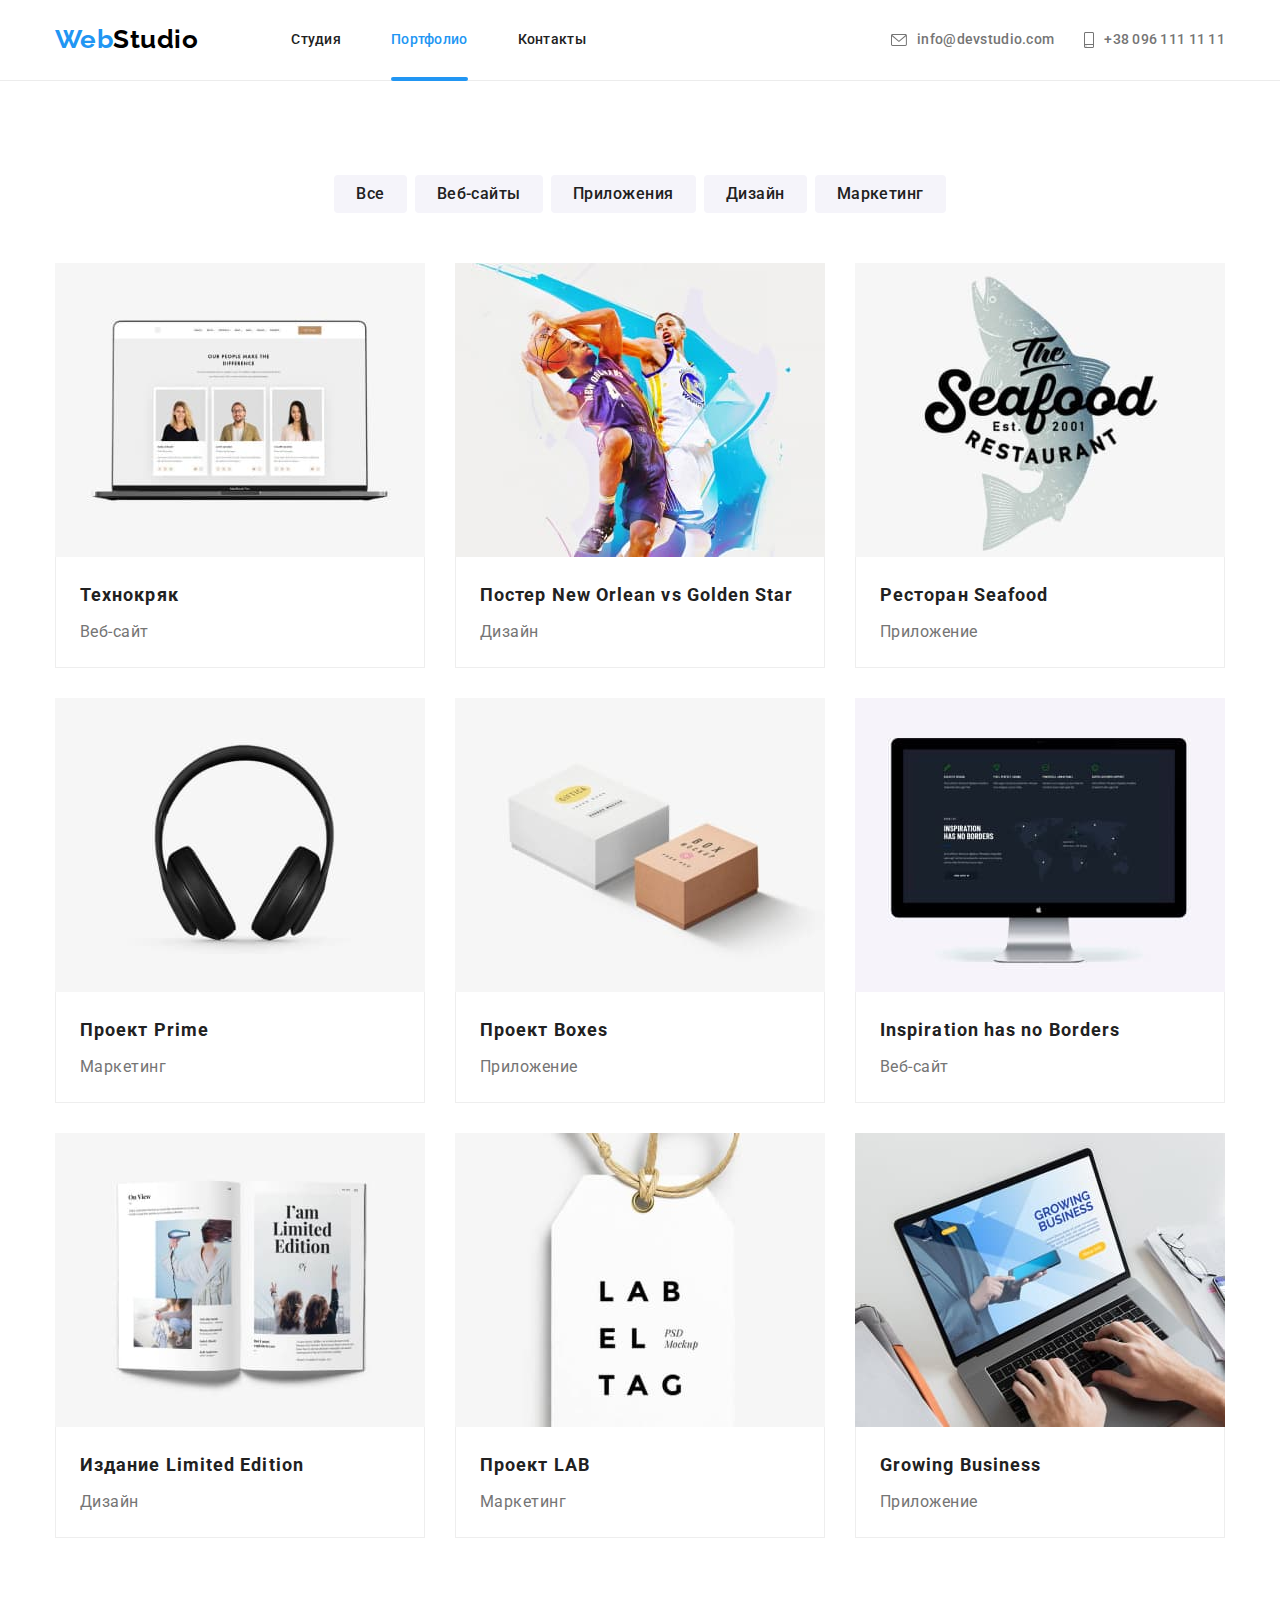
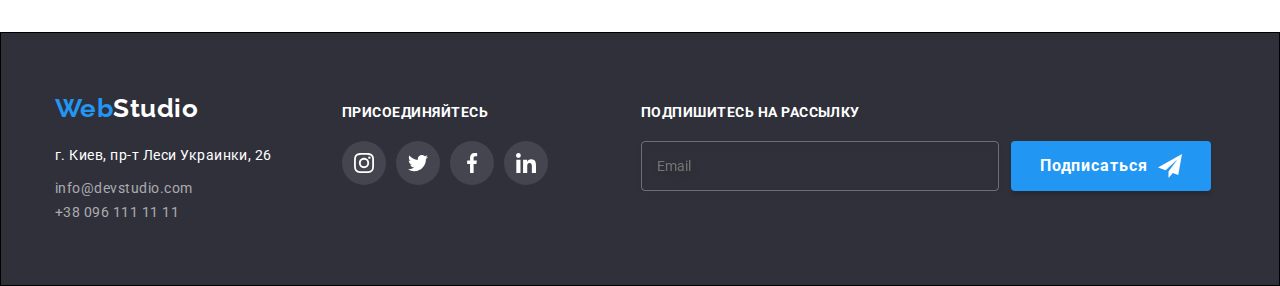
==== commit dc0a2387: "correction  sass code preprocessor" ====
--- a/portfolio.html
+++ b/portfolio.html
@@ -9,7 +9,7 @@
     <link rel="preconnect" href="https://fonts.googleapis.com">
     <link rel="preconnect" href="https://fonts.gstatic.com" crossorigin>
     <link href="https://fonts.googleapis.com/css2?family=Raleway:wght@700&family=Roboto:wght@400;500;700;900&display=swap" rel="stylesheet">
-    <link rel="stylesheet" href="./css/portfolio.min.css">
+    <link rel="stylesheet" href="./css/main.min.css">
 </head>
 
 <body>
--- a/css/main.min.css
+++ b/css/main.min.css
@@ -0,0 +1,8 @@
+/*! modern-normalize v1.1.0 | MIT License | https://github.com/sindresorhus/modern-normalize */*,::before,::after{box-sizing:border-box}html{line-height:1.15;-webkit-text-size-adjust:100%;-moz-tab-size:4;tab-size:4}body{margin:0;font-family:system-ui,-apple-system,"Segoe UI",Roboto,Helvetica,Arial,sans-serif,"Apple Color Emoji","Segoe UI Emoji"}hr{height:0;color:inherit}abbr[title]{text-decoration:underline dotted}b,strong{font-weight:bolder}code,kbd,samp,pre{font-family:ui-monospace,+ SFMono-Regular,+ Consolas,+ 'Liberation Mono',+ Menlo,+ monospace;font-size:1em}small{font-size:80%}sub,sup{font-size:75%;line-height:0;position:relative;vertical-align:baseline}sub{bottom:-0.25em}sup{top:-0.5em}table{text-indent:0;border-color:inherit}button,input,optgroup,select,textarea{font-family:inherit;font-size:100%;line-height:1.15;margin:0}button,select{text-transform:none}button,[type='button'],[type='reset'],[type='submit']{-webkit-appearance:button}::-moz-focus-inner{border-style:none;padding:0}:-moz-focusring{outline:1px dotted ButtonText}:-moz-ui-invalid{box-shadow:none}legend{padding:0}progress{vertical-align:baseline}::-webkit-inner-spin-button,::-webkit-outer-spin-button{height:auto}[type='search']{-webkit-appearance:textfield;outline-offset:-2px}::-webkit-search-decoration{-webkit-appearance:none}::-webkit-file-upload-button{-webkit-appearance:button;font:inherit}summary{display:list-item}body{color:#212121;background-color:#fff;font-family:"Roboto",sans-serif;letter-spacing:.03em}.menu,.contacts,.skills__list,.images__list,.team__list,.socials-icons,.client__items,.footer__list,.footer-socials__items,.gallery-buttons,.gallery-projects{margin:0;padding:0;list-style:none}.skills,.images,.team,.client,.gallery{padding-top:94px;padding-bottom:94px}.main-navigation__container,.hero__container,.skills__wrapper,.images__wrapper,.team__wrapper,.client__wrapper,.footer__wrapper,.gallery__wrapper{width:1200px;padding-left:15px;padding-right:15px;margin-left:auto;margin-right:auto}.logo,.footer__logo{font-family:'Raleway',+ sans-serif;font-weight:700;font-size:26px;line-height:1.2;text-decoration:none}.button,.button__form,.footer-form__button,.gallery-buttons__button{font-weight:700;font-size:16px;line-height:1.88;letter-spacing:0.06em;border-radius:4px;border:hidden;color:#fff;background-color:#2196f3;cursor:pointer}.images__title,.team__title,.client__title{font-weight:700;font-size:36px;line-height:1.17;margin:0 0 50px;padding:0;text-align:center}.socials-icons,.footer-socials__items{display:flex;align-items:center;justify-content:center;text-decoration:none}.socials-icons__link,.footer-socials__link{display:flex;align-items:center;justify-content:center;width:44px;height:44px;border-radius:50%}.header{border-bottom:1px solid #ececec}.main-navigation{display:flex;align-items:center}.main-navigation__container{display:flex;align-items:center;justify-content:space-between}.logo{color:#000000}.logo__text{color:#2196f3}.menu{display:flex;margin-left:93px}.menu__item{position:relative}.menu__item:not(:last-child){margin-right:50px}.menu__link{display:block;padding-top:32px;padding-bottom:32px;font-weight:500;font-size:14px;line-height:1.14;color:inherit;text-decoration:none;letter-spacing:0.02em}.menu__link.current::after{position:absolute;content:'';width:100%;height:4px;bottom:-1px;left:0;background:#2196f3;border-radius:2px}.menu__link.current{color:#2196f3}.menu__link:hover,.menu__link:focus{color:#2196f3}.menu__link{transition:color 250ms cubic-bezier(0.4, 0, 0.2, 1)}.contacts{display:flex}.contacts__item:not(:last-child){margin-right:30px}.contacts__link{display:flex;align-items:center;justify-content:center;color:#757575;font-weight:500;font-size:14px;line-height:1.14;text-decoration:none;letter-spacing:0.02em}.contacts__link:hover,.contacts__link:focus{color:#2196f3}.contacts__link{transition:color 250ms cubic-bezier(0.4, 0, 0.2, 1)}.contacts__icon{margin-right:10px;fill:currentColor}.menu__link .contacts__icon{transition:color 250ms cubic-bezier(0.4, 0, 0.2, 1)}.hero{background-color:#2f303a;text-align:center;padding-top:200px;padding-bottom:200px;background-image:linear-gradient(to right, rgba(47,48,58,0.4), rgba(47,48,58,0.4)),url("../images/hero-img.jpg");max-width:1600px;margin-left:auto;margin-right:auto}.hero__title{color:#fff;width:696px;font-weight:900;font-size:44px;line-height:1.36;letter-spacing:0.06em;text-transform:uppercase;margin:0 auto 30px}.button{padding:10px 32px;box-shadow:0px 4px 4px rgba(0,0,0,0.15);transition:background-color 250ms cubic-bezier(0.4, 0, 0.2, 1)}.button:hover,.button:focus{background-color:#188ce8}.backdrop{position:fixed;left:0;top:0;width:100%;height:100%;background:rgba(0,0,0,0.2);opacity:1;visibility:visible;transition:opacity 250ms cubic-bezier(0.4, 0, 0.2, 1),visibility 250ms cubic-bezier(0.4, 0, 0.2, 1),transform 250ms cubic-bezier(0.4, 0, 0.2, 1);z-index:10}.backdrop.is-hidden{opacity:0;pointer-events:none;visibility:hidden}.backdrop__form{position:absolute;top:50%;left:50%;transform:translate(-50%, -50%) scale(1);min-width:528px;min-height:581px;background-color:#fff;box-shadow:0px 1px 3px rgba(0,0,0,0.12),0px 1px 1px rgba(0,0,0,0.14),0px 2px 1px rgba(0,0,0,0.2);border-radius:4px;transition:transform 250ms cubic-bezier(0.4, 0, 0.2, 1)}.backdrop.is-hidden .backdrop__form{transform:translate(-50%, -50%) scale(0.5)}.backdrop__button{position:absolute;top:8px;right:8px;border:0;padding:0;width:30px;height:30px;border:1px solid rgba(0,0,0,0.1);border-radius:50%;background-color:#fff;cursor:pointer}.backdrop__button:hover,.backdrop__button:focus{color:#2196f3}.backdrop__icon{fill:currentColor;transition:color 250ms cubic-bezier(0.4, 0, 0.2, 1)}.form{padding:40px}.form__title{font-size:20px;line-height:1.15;letter-spacing:0.03em;margin:0;margin-bottom:12px}.form__field{position:relative;display:flex;flex-direction:column;font-weight:400;font-size:12px;line-height:1.16;letter-spacing:0.01em;color:#757575}.form__text{margin-bottom:4px}.form__icon{position:absolute;top:58%;left:12px;transform:translateY(-58%)}.form__field:focus-within>.form__icon{fill:#2196f3}.form__inputs{width:448px;border:1px solid rgba(33,33,33,0.2);border-radius:4px;margin-bottom:10px;padding:12px 13px;padding-left:42px;outline:transparent}.form__inputs:focus-within{border-color:#2196f3}.form__textarea{width:448px;border:1px solid rgba(33,33,33,0.2);border-radius:4px;margin-bottom:20px;padding:16px 12px;resize:none;outline:none}.form__textarea::placeholder{letter-spacing:0.01em;color:rgba(117,117,117,0.5)}.form__textarea:focus-within{border-color:#2196f3}.checkbox{display:flex;align-items:center;justify-content:center;font-weight:400;font-size:14px;line-height:1.71;color:var(--icon-sub-text);margin-bottom:30px}.checkbox__field{position:absolute;width:1px;height:1px;max-width:-1px;border:0;padding:0;clip:rect(0 0 0 0);overflow:hidden}.checkbox__icon{width:15px;height:15px;border:1px solid #212121;border-radius:4px;cursor:pointer;margin-right:7px}.checkbox__field:checked+.checkbox__icon{border-color:#2196f3;background-color:#2196f3;background-image:url("../images/check.svg");background-size:contain;background-origin:border-box}.button__form{display:block;margin-left:auto;margin-right:auto;padding:10px 55px;transition:background-color 250ms cubic-bezier(0.4, 0, 0.2, 1),box-shadow 250ms cubic-bezier(0.4, 0, 0.2, 1)}.button__form:hover,.button__form:focus{box-shadow:0px 4px 4px rgba(0,0,0,0.15)}.skills__list{display:flex}.skills__items{width:270px}.skills__items:not(:last-child){margin-right:30px}.skills__icons{display:flex;align-items:center;justify-content:center;width:270px;height:120px;background-color:#f5f4fa;margin-bottom:30px;border-radius:4px}.skills__title{font-weight:700;font-size:14px;line-height:1.14;text-transform:uppercase;margin:0;margin-bottom:10px;padding:0}.skills__text{color:#757575;font-weight:400;font-size:14px;line-height:1.71;margin:0;padding:0}.images{padding-top:0}.images__list{display:flex}.images__items{position:relative}.images__items:not(:last-child){margin-right:30px}.images__img{display:block}.images__text{position:absolute;bottom:0;left:0;width:370px;height:70px;font-weight:700;font-size:14px;line-height:1.14;color:#fff;text-align:center;padding-top:27px;padding-bottom:27px;margin:0;text-transform:uppercase;background:rgba(47,48,58,0.8)}.team{background-color:#f5f4fa}.team__list{display:flex}.team__items{text-align:center;background-color:#fff;box-shadow:0px 1px 3px rgba(0,0,0,0.12),0px 1px 1px rgba(0,0,0,0.14),0px 2px 1px rgba(0,0,0,0.2);border-radius:0px 0px 4px 4px}.team__items:not(:last-child){margin-right:30px}.team__img{display:block}.team__content{padding-top:30px;padding-bottom:30px}.team__subtitle{font-weight:500;font-size:16px;line-height:1.19;margin-top:0;margin-bottom:10px}.team__text{font-weight:400;font-size:16px;line-height:1.17;color:#757575;margin:0;margin-bottom:16px}.socials-icons__list:not(:last-child){margin-right:10px}.socials-icons__link{color:#afb1b8;transition:background-color 250ms cubic-bezier(0.4, 0, 0.2, 1)}.socials-icons__link:hover,.socials-icons__link:focus{color:#fff;background-color:#2196f3}.socials-icons__icon{fill:currentColor;transition:color 250ms cubic-bezier(0.4, 0, 0.2, 1)}.client__items{display:flex}.client__list:not(:last-child){margin-right:30px}.client__link{display:flex;align-items:center;justify-content:center;color:#afb1b8;border:1px solid #afb1b8;border-radius:4px;width:170px;height:92px;transition:border 250ms cubic-bezier(0.4, 0, 0.2, 1)}.client__link:hover,.client__link:focus{color:#2196f3;border:1px solid #2196f3}.client__icon{fill:currentColor;transition:color 250ms cubic-bezier(0.4, 0, 0.2, 1)}.footer{background-color:#2f303a;font-weight:400;font-size:14px;line-height:1.71;border:1px solid #000000;padding-top:60px;padding-bottom:60px}.footer__wrapper{display:flex;align-items:baseline}.footer__contacts{margin-right:70px}.footer__logo{display:block;font-style:inherit;text-decoration:none;color:#fff;margin-bottom:20px}.footer__text{color:#2196f3}.footer__addresses{text-decoration:none;color:#fff;font-style:inherit}.footer__item:not(:last-child){margin-bottom:9px}.footer__link{text-decoration:none;color:#fff;font-style:inherit}.footer__link--color{color:rgba(255,255,255,0.6)}.footer__social{margin-right:93px}.footer-social__title{font-weight:700;font-size:14px;line-height:1.14;text-transform:uppercase;color:#fff;margin-top:0;margin-bottom:20px}.footer-socials__list:not(:last-child){margin-right:10px}.footer-socials__link{background-color:rgba(255,255,255,0.1);border-radius:50%;transition:background-color 250ms cubic-bezier(0.4, 0, 0.2, 1)}.footer-socials__link:hover,.footer-socials__link:focus{color:#ffffff;background-color:#2196f3}.footer-socials__icon{fill:#fff}.footer-form{display:flex;flex-direction:column}.footer-form__text{display:flex;flex-direction:column;font-weight:700;line-height:1.14;text-transform:uppercase;margin-top:0;margin-bottom:20px;color:#fff}.footer-form__subscribe{display:flex;flex-direction:row;padding:0;margin:0}.footer-form__field{width:358px;padding:10px 15px;margin-right:12px;border:1px solid rgba(255,255,255,0.3);filter:drop-shadow(0px 4px 4px rgba(0,0,0,0.15));border-radius:4px;color:#fff;background-color:transparent;outline:transparent}.footer-form__button{display:flex;align-items:center;justify-content:center;width:200px;height:50px;padding:0;transition:background-color 250ms cubic-bezier(0.4, 0, 0.2, 1)}.footer-form__button:hover,.footer-form__button:focus{background-color:#188ce8}.button__icon{margin-left:10px;fill:#fff}.gallery-buttons{display:flex;justify-content:center;margin-bottom:50px}.gallery-buttons__item:not(:last-child){margin-right:8px}.gallery-buttons__button{font-weight:500;line-height:1.62;color:inherit;letter-spacing:inherit;padding:6px 22px;box-shadow:none;background-color:#f5f4fa;transition:background-color 250ms cubic-bezier(0.4, 0, 0.2, 1),color 250ms cubic-bezier(0.4, 0, 0.2, 1),box-shadow 250ms cubic-bezier(0.4, 0, 0.2, 1)}.gallery-buttons__button:hover,.gallery-buttons__button:focus{background-color:#2196f3;color:#fff;box-shadow:0px 3px 1px rgba(0,0,0,0.1),0px 1px 2px rgba(0,0,0,0.08),0px 2px 2px rgba(0,0,0,0.12)}.gallery-projects{display:flex;flex-wrap:wrap}.gallery-projects__list{position:relative;width:370px;margin-right:30px;margin-bottom:30px}.gallery-projects__list:nth-child(3n){margin-right:0}.gallery-projects__list:nth-last-child(-n+3){margin-bottom:0}.gallery-projects__link{display:block;text-decoration:none;color:inherit;transition:background-color 250ms cubic-bezier(0.4, 0, 0.2, 1),box-shadow 250ms cubic-bezier(0.4, 0, 0.2, 1)}.gallery-projects__link:hover,.gallery-projects__link:focus{background-color:#fff;box-shadow:0px 1px 1px rgba(0,0,0,0.12),0px 4px 4px rgba(0,0,0,0.06),1px 4px 6px rgba(0,0,0,0.16)}.gallery-projects__wrapper{position:relative;overflow:hidden}.gallery-projects__image{display:block;border:hidden}.gallery-projects__article{position:absolute;top:0;left:0;width:100%;height:100%;color:#fff;font-weight:400;font-size:18px;line-height:1.56;margin:0;padding:63px 24px;background:rgba(33,150,243,0.9);transform:translateY(100%);transition:transform 250ms cubic-bezier(0.4, 0, 0.2, 1)}.gallery-projects__link:hover .gallery-projects__article,.gallery-projects__link:focus .gallery-projects__article{transform:translateY(0)}.gallery-projects__container{padding:20px 24px;border:1px solid #eeeeee;border-top:0}.gallery-projects__title{font-weight:700;font-size:18px;line-height:2;letter-spacing:0.06em;margin-top:0;margin-bottom:4px}.gallery-projects__text{font-weight:400;font-size:16px;line-height:1.88;color:#757575;margin:0}
+/*# sourceMappingURL=main.min.css.map */